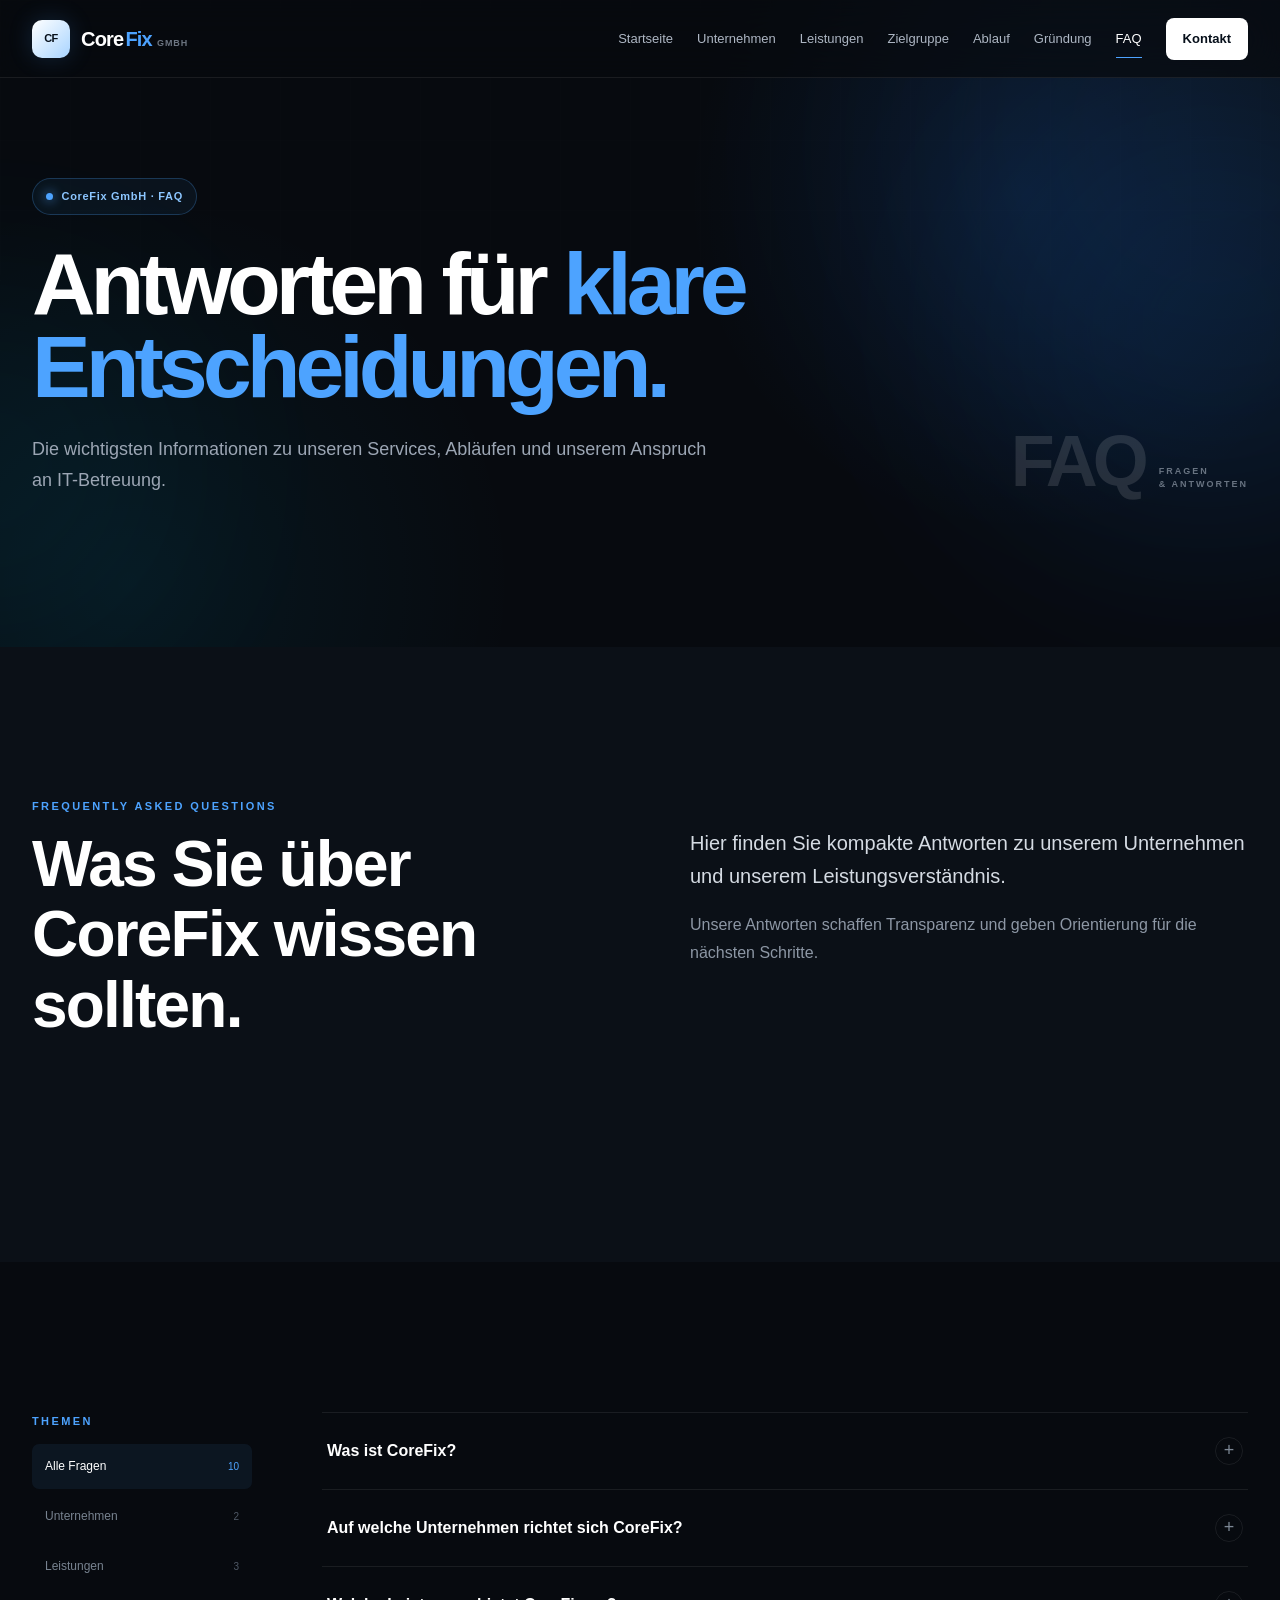
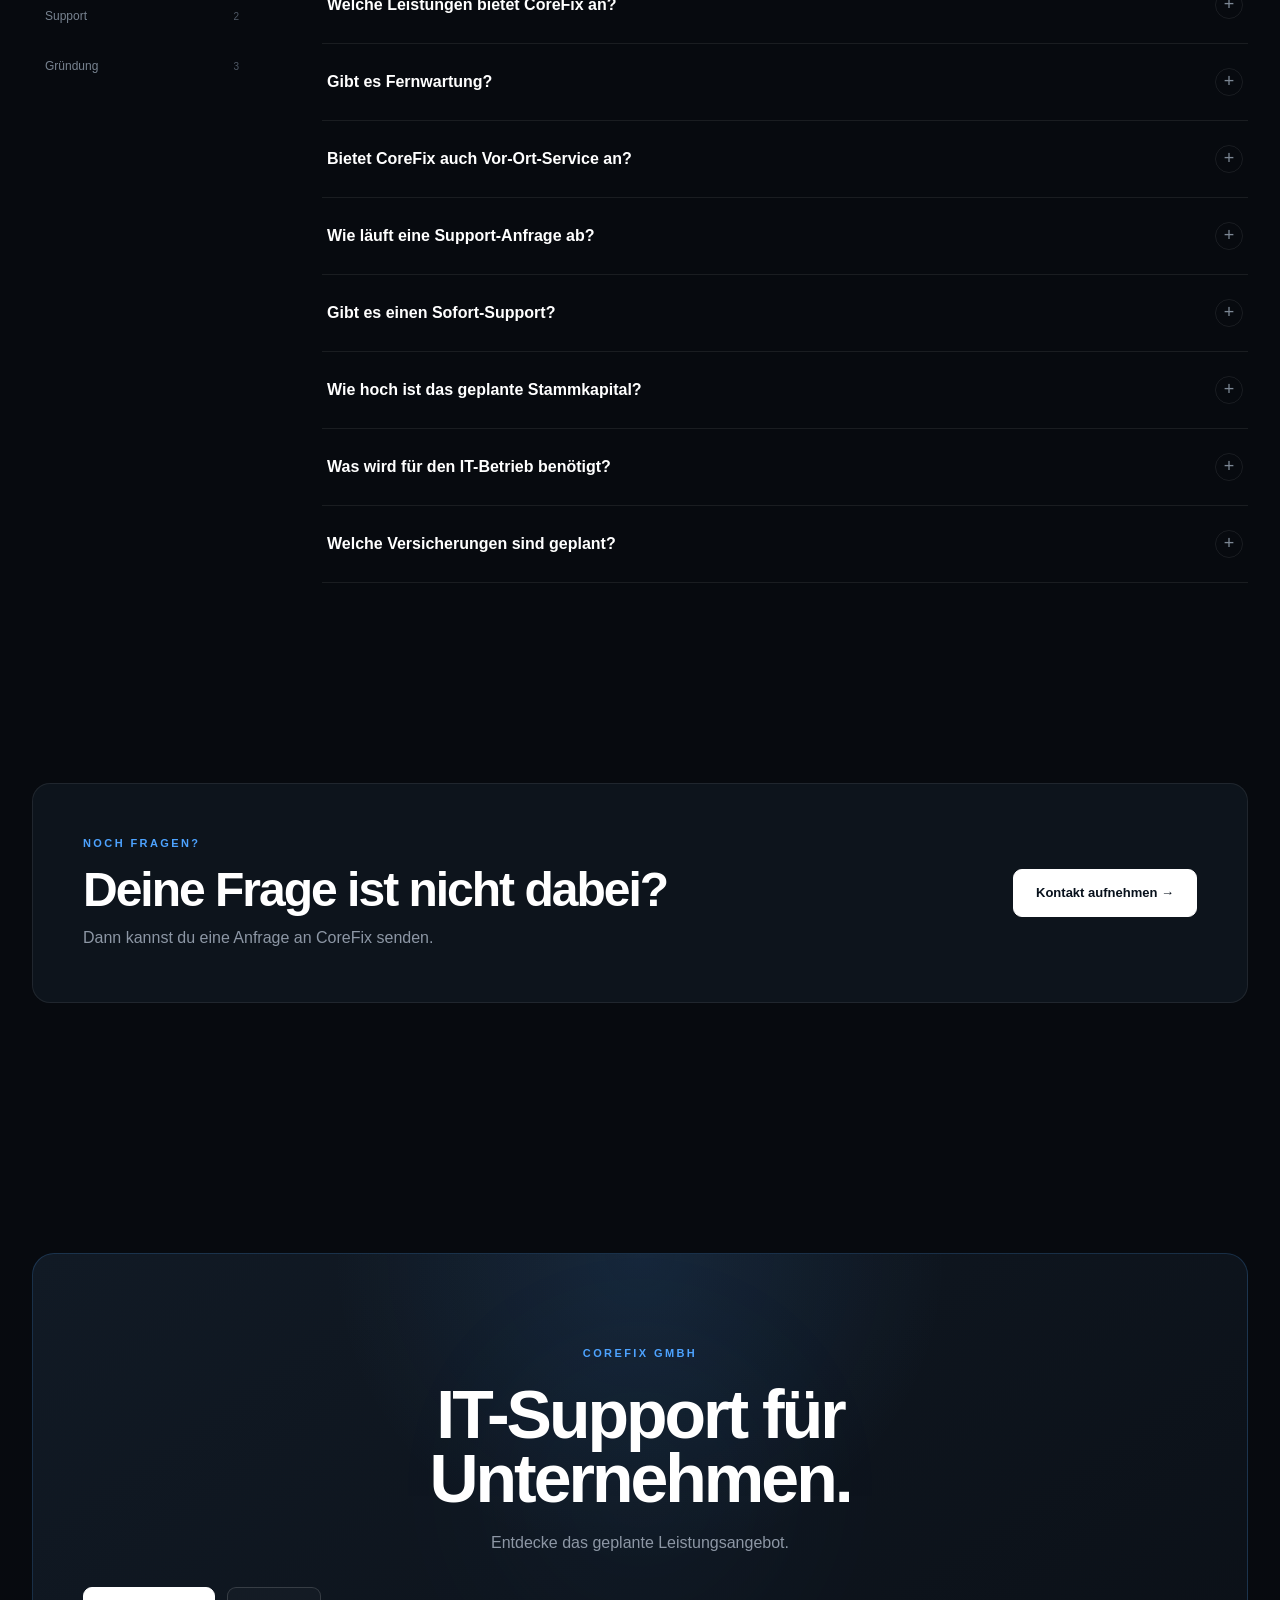
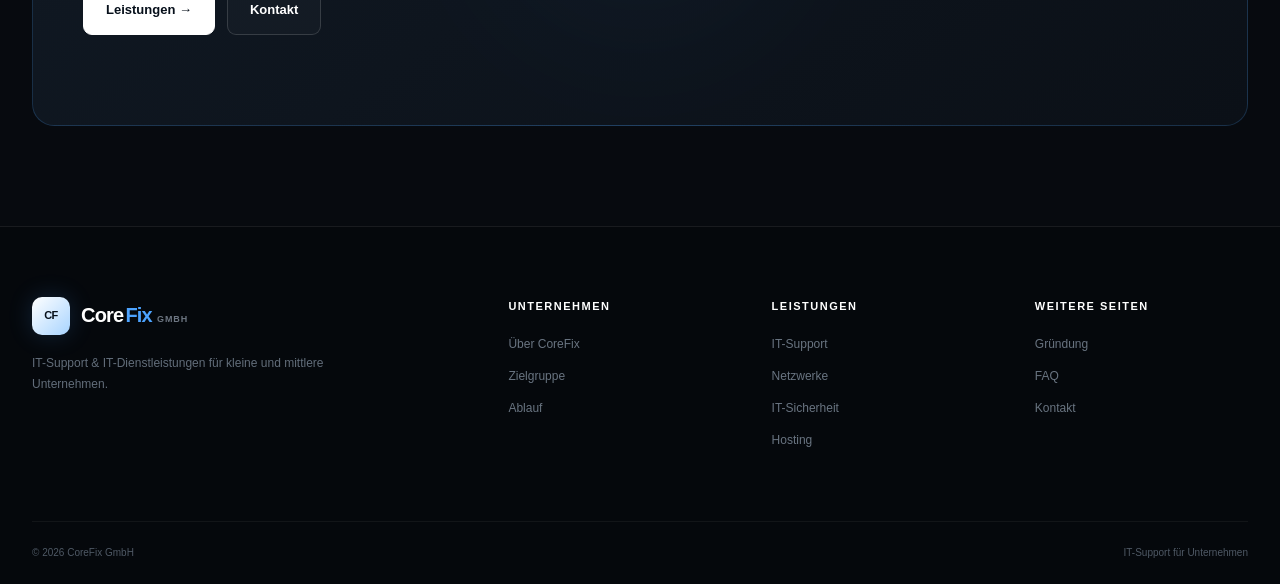
==== faq.html @ 8ef75160 "Refine enterprise website copy and spacing" ====
<!DOCTYPE html>
<html lang="de">

<head>
    <meta charset="UTF-8">
    <meta name="viewport" content="width=device-width, initial-scale=1.0">

    <title>FAQ | CoreFix GmbH</title>

    <meta
        name="description"
        content="Häufig gestellte Fragen zur CoreFix GmbH, den Leistungen und dem geplanten IT-Support."
    >

    <link rel="stylesheet" href="css/style.css">
</head>


<body>

<!-- =====================================================
     HEADER
===================================================== -->

<header class="header" id="header">

    <div class="container nav-container">

        <a href="index.html" class="logo">

            <div class="logo-icon">
                CF
            </div>

            <div class="logo-text">
                Core<span>Fix</span>
                <small>GmbH</small>
            </div>

        </a>


        <nav class="navigation" id="navigation">

            <a href="index.html">
                Startseite
            </a>

            <a href="unternehmen.html">
                Unternehmen
            </a>

            <a href="leistungen.html">
                Leistungen
            </a>

            <a href="zielgruppe.html">
                Zielgruppe
            </a>

            <a href="prozess.html">
                Ablauf
            </a>

            <a href="gruendung.html">
                Gründung
            </a>

            <a href="faq.html" class="active">
                FAQ
            </a>

            <a href="kontakt.html" class="nav-button">
                Kontakt
            </a>

        </nav>


        <button
            class="menu-button"
            id="menuButton"
            aria-label="Navigation öffnen">

            <span></span>
            <span></span>
            <span></span>

        </button>

    </div>

</header>



<!-- =====================================================
     HERO
===================================================== -->

<main>

<section class="page-hero">

    <div class="hero-grid"></div>

    <div class="hero-glow hero-glow-one"></div>

    <div class="hero-glow hero-glow-two"></div>


    <div class="container page-hero-container">

        <div class="page-hero-content">

            <div class="hero-badge">

                <span class="status-dot"></span>

                CoreFix GmbH · FAQ

            </div>


            <h1>

                Antworten für

                <span>
                    klare Entscheidungen.
                </span>

            </h1>


            <p>

                Die wichtigsten Informationen zu unseren Services,
                Abläufen und unserem Anspruch an IT-Betreuung.

            </p>

        </div>


        <div class="page-hero-number">

            <span>
                FAQ
            </span>

            <small>
                FRAGEN<br>
                & ANTWORTEN
            </small>

        </div>

    </div>

</section>



<!-- =====================================================
     FAQ INTRO
===================================================== -->

<section class="faq-intro">

    <div class="container">

        <div class="faq-intro-grid">

            <div>

                <span class="section-label">
                    FREQUENTLY ASKED QUESTIONS
                </span>

                <h2>
                    Was Sie über CoreFix
                    wissen sollten.
                </h2>

            </div>


            <div>

                <p class="large-text">
                    Hier finden Sie kompakte Antworten
                    zu unserem Unternehmen und unserem Leistungsverständnis.
                </p>

                <p>
                    Unsere Antworten schaffen Transparenz
                    und geben Orientierung für die nächsten Schritte.
                </p>

            </div>

        </div>

    </div>

</section>



<!-- =====================================================
     FAQ
===================================================== -->

<section class="faq-section">

    <div class="container">


        <div class="faq-layout">


            <!-- FAQ CATEGORIES -->

            <aside class="faq-sidebar">

                <span class="section-label">
                    THEMEN
                </span>


                <button
                    class="faq-filter active"
                    data-filter="all">

                    Alle Fragen

                    <span>
                        10
                    </span>

                </button>


                <button
                    class="faq-filter"
                    data-filter="unternehmen">

                    Unternehmen

                    <span>
                        2
                    </span>

                </button>


                <button
                    class="faq-filter"
                    data-filter="leistungen">

                    Leistungen

                    <span>
                        3
                    </span>

                </button>


                <button
                    class="faq-filter"
                    data-filter="support">

                    Support

                    <span>
                        2
                    </span>

                </button>


                <button
                    class="faq-filter"
                    data-filter="gruendung">

                    Gründung

                    <span>
                        3
                    </span>

                </button>

            </aside>



            <!-- FAQ QUESTIONS -->

            <div class="faq-list">


                <!-- 01 -->

                <div
                    class="faq-item"
                    data-category="unternehmen">

                    <button class="faq-question">

                        <span>
                            Was ist CoreFix?
                        </span>

                        <strong>
                            +
                        </strong>

                    </button>


                    <div class="faq-answer">

                        <p>
                            CoreFix GmbH ist als IT-Dienstleistungs-
                            und IT-Support-Unternehmen für kleine
                            und mittlere Unternehmen geplant.
                        </p>

                    </div>

                </div>



                <!-- 02 -->

                <div
                    class="faq-item"
                    data-category="unternehmen">

                    <button class="faq-question">

                        <span>
                            Auf welche Unternehmen richtet sich CoreFix?
                        </span>

                        <strong>
                            +
                        </strong>

                    </button>


                    <div class="faq-answer">

                        <p>
                            Die geplante Zielgruppe sind kleine
                            und mittlere Unternehmen mit
                            ungefähr 5–50 Mitarbeitern.
                        </p>

                    </div>

                </div>



                <!-- 03 -->

                <div
                    class="faq-item"
                    data-category="leistungen">

                    <button class="faq-question">

                        <span>
                            Welche Leistungen bietet CoreFix an?
                        </span>

                        <strong>
                            +
                        </strong>

                    </button>


                    <div class="faq-answer">

                        <p>
                            Zum geplanten Leistungsangebot gehören
                            unter anderem Fernwartung, Vor-Ort-Service,
                            Wartungsverträge, Server, Netzwerke,
                            Cloud-Speicher, Backup, IT-Sicherheit,
                            Beratung sowie Website- und E-Mail-Hosting.
                        </p>

                    </div>

                </div>



                <!-- 04 -->

                <div
                    class="faq-item"
                    data-category="leistungen">

                    <button class="faq-question">

                        <span>
                            Gibt es Fernwartung?
                        </span>

                        <strong>
                            +
                        </strong>

                    </button>


                    <div class="faq-answer">

                        <p>
                            Ja. Fernwartung und Remote-Support
                            über ein Ticketsystem sind als
                            Leistung vorgesehen.
                        </p>

                    </div>

                </div>



                <!-- 05 -->

                <div
                    class="faq-item"
                    data-category="leistungen">

                    <button class="faq-question">

                        <span>
                            Bietet CoreFix auch Vor-Ort-Service an?
                        </span>

                        <strong>
                            +
                        </strong>

                    </button>


                    <div class="faq-answer">

                        <p>
                            Ja. Bei Hardwareproblemen ist
                            ein Vor-Ort-Service vorgesehen.
                        </p>

                    </div>

                </div>



                <!-- 06 -->

                <div
                    class="faq-item"
                    data-category="support">

                    <button class="faq-question">

                        <span>
                            Wie läuft eine Support-Anfrage ab?
                        </span>

                        <strong>
                            +
                        </strong>

                    </button>


                    <div class="faq-answer">

                        <p>
                            Der geplante Ablauf besteht aus
                            Anfrage, Analyse, Support, Problemlösung
                            und anschließender Betreuung.
                        </p>

                    </div>

                </div>



                <!-- 07 -->

                <div
                    class="faq-item"
                    data-category="support">

                    <button class="faq-question">

                        <span>
                            Gibt es einen Sofort-Support?
                        </span>

                        <strong>
                            +
                        </strong>

                    </button>


                    <div class="faq-answer">

                        <p>
                            Für Notfälle ist ein
                            Sofort-Support-Paket mit
                            höherem Satz vorgesehen.
                        </p>

                    </div>

                </div>



                <!-- 08 -->

                <div
                    class="faq-item"
                    data-category="gruendung">

                    <button class="faq-question">

                        <span>
                            Wie hoch ist das geplante Stammkapital?
                        </span>

                        <strong>
                            +
                        </strong>

                    </button>


                    <div class="faq-answer">

                        <p>
                            In der bisherigen Gründungsplanung
                            sind 25.000 € Stammkapital vorgesehen.
                        </p>

                    </div>

                </div>



                <!-- 09 -->

                <div
                    class="faq-item"
                    data-category="gruendung">

                    <button class="faq-question">

                        <span>
                            Was wird für den IT-Betrieb benötigt?
                        </span>

                        <strong>
                            +
                        </strong>

                    </button>


                    <div class="faq-answer">

                        <p>
                            Vorgesehen sind unter anderem Computer
                            und Laptops, IT-Zubehör, Testgeräte,
                            Server oder Cloud-Speicher, Software,
                            Fernwartungssoftware, ein Ticketsystem
                            und ein Backup-System.
                        </p>

                    </div>

                </div>



                <!-- 10 -->

                <div
                    class="faq-item"
                    data-category="gruendung">

                    <button class="faq-question">

                        <span>
                            Welche Versicherungen sind geplant?
                        </span>

                        <strong>
                            +
                        </strong>

                    </button>


                    <div class="faq-answer">

                        <p>
                            In der bisherigen Planung sind
                            Betriebshaftpflicht, Berufshaftpflicht
                            und Geschäftsinhaltsversicherung
                            aufgeführt.
                        </p>

                    </div>

                </div>


            </div>

        </div>

    </div>

</section>



<!-- =====================================================
     NOCH FRAGEN?
===================================================== -->

<section class="faq-contact">

    <div class="container">


        <div class="faq-contact-box">


            <div>

                <span class="section-label">
                    NOCH FRAGEN?
                </span>


                <h2>
                    Deine Frage ist
                    nicht dabei?
                </h2>


                <p>
                    Dann kannst du eine Anfrage
                    an CoreFix senden.
                </p>

            </div>


            <a
                href="kontakt.html"
                class="button button-primary">

                Kontakt aufnehmen →

            </a>


        </div>

    </div>

</section>



<!-- =====================================================
     CTA
===================================================== -->

<section class="cta-section">

    <div class="container">

        <div class="cta-box">

            <div class="cta-glow"></div>


            <div class="cta-content">

                <span class="section-label">
                    COREfix GmbH
                </span>


                <h2>
                    IT-Support für
                    Unternehmen.
                </h2>


                <p>
                    Entdecke das geplante
                    Leistungsangebot.
                </p>


                <div class="hero-buttons">

                    <a
                        href="leistungen.html"
                        class="button button-primary">

                        Leistungen →

                    </a>


                    <a
                        href="kontakt.html"
                        class="button button-secondary">

                        Kontakt

                    </a>

                </div>

            </div>

        </div>

    </div>

</section>


</main>



<!-- =====================================================
     FOOTER
===================================================== -->

<footer>

    <div class="container">

        <div class="footer-main">


            <div class="footer-brand">

                <a href="index.html" class="logo">

                    <div class="logo-icon">
                        CF
                    </div>

                    <div class="logo-text">
                        Core<span>Fix</span>
                        <small>GmbH</small>
                    </div>

                </a>


                <p>
                    IT-Support & IT-Dienstleistungen
                    für kleine und mittlere Unternehmen.
                </p>

            </div>



            <div class="footer-column">

                <h4>
                    Unternehmen
                </h4>

                <a href="unternehmen.html">
                    Über CoreFix
                </a>

                <a href="zielgruppe.html">
                    Zielgruppe
                </a>

                <a href="prozess.html">
                    Ablauf
                </a>

            </div>



            <div class="footer-column">

                <h4>
                    Leistungen
                </h4>

                <a href="leistungen.html">
                    IT-Support
                </a>

                <a href="leistungen.html">
                    Netzwerke
                </a>

                <a href="leistungen.html">
                    IT-Sicherheit
                </a>

                <a href="leistungen.html">
                    Hosting
                </a>

            </div>



            <div class="footer-column">

                <h4>
                    Weitere Seiten
                </h4>

                <a href="gruendung.html">
                    Gründung
                </a>

                <a href="faq.html">
                    FAQ
                </a>

                <a href="kontakt.html">
                    Kontakt
                </a>

            </div>


        </div>


        <div class="footer-bottom">

            <span>
                © <span id="year"></span> CoreFix GmbH
            </span>

            <span>
                IT-Support für Unternehmen
            </span>

        </div>

    </div>

</footer>



<!-- =====================================================
     BACK TO TOP
===================================================== -->

<button
    id="topButton"
    aria-label="Nach oben">

    ↑

</button>



<script src="js/script.js"></script>

</body>

</html>
---- css/style.css ----
/* =========================================================
   COREFIX GMBH
   GLOBAL STYLE
========================================================= */


/* =========================================================
   RESET
========================================================= */

* {
    margin: 0;
    padding: 0;
    box-sizing: border-box;
    scroll-behavior: smooth;
}


html {
    scroll-behavior: smooth;
}


body {
    font-family:
        Inter,
        Arial,
        Helvetica,
        sans-serif;

    background: #070a0f;
    color: #ffffff;

    line-height: 1.6;

    overflow-x: hidden;
}


body::selection {
    background: #4da3ff;
    color: #ffffff;
}


img {
    max-width: 100%;
    display: block;
}


button,
input,
textarea,
select {
    font: inherit;
}


button {
    cursor: pointer;
}


a {
    color: inherit;
    text-decoration: none;
}


ul {
    list-style: none;
}


.container {
    width: min(1180px, 90%);
    margin: 0 auto;
}


/* =========================================================
   VARIABLES
========================================================= */

:root {

    --bg: #070a0f;

    --bg-secondary: #0b1017;

    --bg-card: #101720;

    --bg-card-light: #131c27;

    --blue: #4da3ff;

    --blue-light: #78bbff;

    --blue-dark: #1479ff;

    --cyan: #00c8ff;

    --text: #ffffff;

    --text-light: #d5dbe3;

    --text-muted: #8d97a5;

    --text-dark: #68717e;

    --border: rgba(255,255,255,0.08);

    --border-blue: rgba(77,163,255,0.28);

    --radius: 16px;

    --transition: 0.25s ease;

}


/* =========================================================
   HEADER
========================================================= */

.header {

    position: fixed;

    top: 0;
    left: 0;

    width: 100%;

    height: 78px;

    z-index: 1000;

    background:
        rgba(7, 10, 15, 0.72);

    backdrop-filter:
        blur(18px);

    -webkit-backdrop-filter:
        blur(18px);

    border-bottom:
        1px solid var(--border);

    transition:
        background var(--transition),
        box-shadow var(--transition);

}


.header.scrolled {

    background:
        rgba(7, 10, 15, 0.94);

    box-shadow:
        0 15px 50px rgba(0,0,0,0.25);

}


.nav-container {

    height: 78px;

    display: flex;

    align-items: center;

    justify-content: space-between;

}


/* =========================================================
   LOGO
========================================================= */

.logo {

    display: flex;

    align-items: center;

    gap: 11px;

    flex-shrink: 0;

}


.logo-icon {

    width: 38px;
    height: 38px;

    display: flex;

    align-items: center;
    justify-content: center;

    border-radius: 10px;

    background:
        linear-gradient(
            135deg,
            #ffffff,
            #a8d4ff
        );

    color: #07101b;

    font-size: 11px;

    font-weight: 900;

    letter-spacing: -0.5px;

    box-shadow:
        0 0 25px rgba(77,163,255,0.18);

}


.logo-text {

    display: flex;

    align-items: baseline;

    gap: 2px;

    font-size: 20px;

    font-weight: 800;

    letter-spacing: -0.8px;

}


.logo-text span {

    color: var(--blue);

}


.logo-text small {

    margin-left: 3px;

    color: #6d7682;

    font-size: 9px;

    font-weight: 700;

    letter-spacing: 1px;

    text-transform: uppercase;

}


/* =========================================================
   NAVIGATION
========================================================= */

.navigation {

    display: flex;

    align-items: center;

    gap: 24px;

}


.navigation a {

    position: relative;

    color: #aeb7c4;

    font-size: 13px;

    font-weight: 500;

    transition:
        color var(--transition);

}


.navigation a:hover {

    color: #ffffff;

}


.navigation a::after {

    content: "";

    position: absolute;

    left: 0;
    bottom: -8px;

    width: 0;

    height: 1px;

    background: var(--blue);

    transition:
        width var(--transition);

}


.navigation a:hover::after,
.navigation a.active::after {

    width: 100%;

}


.navigation a.active {

    color: #ffffff;

}


.navigation .nav-button {

    padding: 10px 17px;

    border-radius: 8px;

    color: #07101b;

    background: #ffffff;

    font-weight: 700;

}


.navigation .nav-button::after {

    display: none;

}


.navigation .nav-button:hover {

    color: #07101b;

    background: #ddecff;

    transform: translateY(-1px);

}


/* =========================================================
   MOBILE MENU
========================================================= */

.menu-button {

    display: none;

    width: 42px;
    height: 42px;

    border: 1px solid var(--border);

    border-radius: 9px;

    background: rgba(255,255,255,0.03);

}


.menu-button span {

    display: block;

    width: 19px;
    height: 2px;

    margin: 4px auto;

    background: #ffffff;

    border-radius: 2px;

    transition:
        transform var(--transition),
        opacity var(--transition);

}


/* =========================================================
   GENERAL SECTIONS
========================================================= */

section {

    position: relative;

    padding: 120px 0;

}


.section-label {

    display: block;

    margin-bottom: 13px;

    color: var(--blue);

    font-size: 11px;

    font-weight: 800;

    letter-spacing: 2.4px;

    text-transform: uppercase;

}


.section-heading {

    max-width: 750px;

    margin-bottom: 60px;

}


.section-heading h2 {

    margin-bottom: 16px;

    font-size:
        clamp(34px, 5vw, 58px);

    line-height: 1;

    letter-spacing: -2.8px;

}


.section-heading p {

    max-width: 620px;

    color: var(--text-muted);

    font-size: 16px;

}


.large-text {

    color: var(--text-light);

    font-size: 20px;

    line-height: 1.65;

}


/* =========================================================
   BUTTONS
========================================================= */

.button {

    display: inline-flex;

    align-items: center;
    justify-content: center;

    min-height: 48px;

    padding: 0 22px;

    border-radius: 9px;

    font-size: 13px;

    font-weight: 700;

    transition:
        transform var(--transition),
        background var(--transition),
        border var(--transition);

}


.button:hover {

    transform: translateY(-2px);

}


.button-primary {

    background: #ffffff;

    color: #07101b;

    border: 1px solid #ffffff;

}


.button-primary:hover {

    background: #ddecff;

    border-color: #ddecff;

}


.button-secondary {

    color: #ffffff;

    border: 1px solid rgba(255,255,255,0.15);

    background: rgba(255,255,255,0.025);

}


.button-secondary:hover {

    background: rgba(255,255,255,0.08);

    border-color: rgba(255,255,255,0.28);

}


/* =========================================================
   HERO
========================================================= */

.hero,
.page-hero {

    min-height: 100vh;

    display: flex;

    align-items: center;

    overflow: hidden;

    padding-top: 78px;

    background:
        radial-gradient(
            circle at 80% 30%,
            rgba(20,121,255,0.11),
            transparent 30%
        ),

        radial-gradient(
            circle at 10% 90%,
            rgba(0,200,255,0.07),
            transparent 30%
        ),

        var(--bg);

}


.hero::before,
.page-hero::before {

    content: "";

    position: absolute;

    width: 650px;
    height: 650px;

    right: -250px;
    top: -180px;

    border-radius: 50%;

    background: var(--blue);

    opacity: 0.06;

    filter: blur(120px);

}


.hero-grid,
.page-hero .hero-grid {

    position: absolute;

    inset: 0;

    opacity: 0.23;

    background-image:
        linear-gradient(
            rgba(255,255,255,0.035) 1px,
            transparent 1px
        ),
        linear-gradient(
            90deg,
            rgba(255,255,255,0.035) 1px,
            transparent 1px
        );

    background-size: 70px 70px;

    mask-image:
        linear-gradient(
            to bottom,
            black,
            transparent 85%
        );

}


.hero-glow {

    position: absolute;

    border-radius: 50%;

    filter: blur(110px);

    pointer-events: none;

}


.hero-glow-one {

    width: 450px;
    height: 450px;

    right: -150px;
    top: 15%;

    background: #1479ff;

    opacity: 0.09;

}


.hero-glow-two {

    width: 350px;
    height: 350px;

    left: -180px;
    bottom: 0;

    background: #00c8ff;

    opacity: 0.06;

}


.hero-content {

    position: relative;

    z-index: 2;

    max-width: 900px;

}


.hero-badge {

    display: inline-flex;

    align-items: center;

    gap: 9px;

    margin-bottom: 28px;

    padding: 8px 13px;

    border:
        1px solid rgba(77,163,255,0.25);

    border-radius: 100px;

    color: #8cc6ff;

    background:
        rgba(77,163,255,0.06);

    font-size: 11px;

    font-weight: 700;

    letter-spacing: 0.7px;

}


.status-dot {

    width: 7px;
    height: 7px;

    border-radius: 50%;

    background: #4da3ff;

    box-shadow:
        0 0 12px #4da3ff;

}


.hero h1 {

    max-width: 950px;

    margin-bottom: 28px;

    font-size:
        clamp(58px, 9vw, 108px);

    line-height: 0.91;

    letter-spacing: -6px;

}


.hero h1 span,
.page-hero h1 span {

    color: var(--blue);

}


.hero p {

    max-width: 650px;

    margin-bottom: 35px;

    color: #9da7b5;

    font-size: 18px;

}


.hero-buttons {

    display: flex;

    align-items: center;

    gap: 12px;

    flex-wrap: wrap;

}


/* =========================================================
   PAGE HERO
========================================================= */

.page-hero {

    min-height: 620px;

}


.page-hero-container {

    position: relative;

    z-index: 2;

    display: flex;

    align-items: flex-end;

    justify-content: space-between;

    gap: 50px;

    padding-top: 100px;

}


.page-hero-content {

    max-width: 800px;

}


.page-hero h1 {

    margin-bottom: 25px;

    font-size:
        clamp(48px, 7vw, 88px);

    line-height: 0.94;

    letter-spacing: -5px;

}


.page-hero p {

    max-width: 650px;

    color: #9ca6b4;

    font-size: 18px;

}


.page-hero-number {

    display: flex;

    align-items: flex-end;

    gap: 15px;

    color: rgba(255,255,255,0.12);

    flex-shrink: 0;

}


.page-hero-number span {

    font-size: 72px;

    line-height: 1;

    font-weight: 900;

    letter-spacing: -5px;

}


.page-hero-number small {

    padding-bottom: 5px;

    color: #687381;

    font-size: 9px;

    font-weight: 700;

    letter-spacing: 2px;

    line-height: 1.5;

}


/* =========================================================
   HERO HOME
========================================================= */

.hero-home {

    position: relative;

}


.hero-home-content {

    max-width: 900px;

}


.hero-stat-row {

    display: flex;

    gap: 45px;

    margin-top: 70px;

}


.hero-stat {

    padding-left: 16px;

    border-left: 1px solid var(--border-blue);

}


.hero-stat strong {

    display: block;

    margin-bottom: 2px;

    font-size: 24px;

}


.hero-stat span {

    color: var(--text-muted);

    font-size: 11px;

    text-transform: uppercase;

    letter-spacing: 1.2px;

}


/* =========================================================
   SERVICES
========================================================= */

.services,
.business {

    background: var(--bg-secondary);

}


.service-grid {

    display: grid;

    grid-template-columns:
        repeat(4, 1fr);

    gap: 16px;

}


.service-card {

    position: relative;

    min-height: 230px;

    padding: 28px;

    overflow: hidden;

    border:
        1px solid var(--border);

    border-radius: var(--radius);

    background:
        linear-gradient(
            145deg,
            rgba(255,255,255,0.035),
            rgba(255,255,255,0.012)
        );

    transition:
        transform var(--transition),
        border var(--transition),
        background var(--transition);

}


.service-card::before {

    content: "";

    position: absolute;

    width: 130px;
    height: 130px;

    right: -80px;
    top: -80px;

    border-radius: 50%;

    background: var(--blue);

    opacity: 0;

    filter: blur(50px);

    transition:
        opacity var(--transition);

}


.service-card:hover {

    transform: translateY(-7px);

    border-color:
        rgba(77,163,255,0.35);

    background:
        linear-gradient(
            145deg,
            rgba(77,163,255,0.07),
            rgba(255,255,255,0.015)
        );

}


.service-card:hover::before {

    opacity: 0.2;

}


.service-number {

    margin-bottom: 45px;

    color: var(--blue);

    font-size: 11px;

    font-weight: 800;

    letter-spacing: 2px;

}


.service-card h3 {

    margin-bottom: 10px;

    font-size: 18px;

    line-height: 1.25;

}


.service-card p {

    color: var(--text-muted);

    font-size: 13px;

}


/* =========================================================
   TARGET GROUP
========================================================= */

.target-grid {

    display: grid;

    grid-template-columns:
        repeat(2, 1fr);

    gap: 18px;

}


.target-box {

    padding: 38px;

    border:
        1px solid var(--border);

    border-radius: var(--radius);

    background: #0d131b;

}


.target-box h3 {

    margin-bottom: 24px;

    font-size: 24px;

}


.target-list li {

    padding: 14px 0;

    color: #9ca6b3;

    border-bottom:
        1px solid rgba(255,255,255,0.055);

}


.target-list li:last-child {

    border-bottom: none;

}


.target-list li::before {

    content: "✓";

    margin-right: 12px;

    color: var(--blue);

    font-weight: 800;

}


/* =========================================================
   BUSINESS
========================================================= */

.business-grid {

    display: grid;

    grid-template-columns:
        repeat(3, 1fr);

    gap: 17px;

}


.business-card {

    padding: 34px;

    border:
        1px solid var(--border);

    border-radius: var(--radius);

    background: var(--bg-card);

}


.business-card h3 {

    margin-bottom: 25px;

    font-size: 20px;

}


.business-card li {

    padding: 11px 0;

    color: #9ca5b2;

    border-bottom:
        1px solid rgba(255,255,255,0.055);

}


.business-card li:last-child {

    border-bottom: none;

}


.business-card li::before {

    content: "→";

    margin-right: 10px;

    color: var(--blue);

}


/* =========================================================
   ADVANTAGES
========================================================= */

.advantages {

    display: grid;

    grid-template-columns:
        repeat(4, 1fr);

    gap: 15px;

}


.advantage {

    min-height: 180px;

    padding: 28px;

    border:
        1px solid var(--border);

    border-radius: var(--radius);

    background:
        rgba(255,255,255,0.015);

}


.advantage strong {

    display: block;

    margin-bottom: 12px;

    font-size: 16px;

}


.advantage p {

    color: var(--text-muted);

    font-size: 13px;

}


/* =========================================================
   FOUNDING
========================================================= */

.founding-intro {

    background: var(--bg-secondary);

}


.founding-intro-grid {

    display: grid;

    grid-template-columns:
        1fr 1fr;

    gap: 100px;

}


.founding-intro h2 {

    max-width: 600px;

    font-size:
        clamp(38px, 5vw, 62px);

    line-height: 1;

    letter-spacing: -3px;

}


.founding-intro-grid > div:last-child {

    padding-top: 35px;

}


.founding-intro-grid p + p {

    margin-top: 18px;

    color: var(--text-muted);

}


.founding-progress-section {

    padding-top: 60px;

    background: var(--bg-secondary);

}


.founding-progress-box {

    padding: 35px;

    border:
        1px solid var(--border);

    border-radius: var(--radius);

    background: #0d131b;

}


.founding-progress-top {

    display: flex;

    align-items: center;

    justify-content: space-between;

}


.founding-progress-top h2 {

    font-size: 32px;

}


.progress-counter {

    font-size: 32px;

    font-weight: 800;

    color: var(--blue);

}


.progress-counter span {

    margin-left: 5px;

    color: var(--text-muted);

    font-size: 11px;

    font-weight: 500;

}


.progress-line {

    height: 3px;

    margin: 35px 0 15px;

    overflow: hidden;

    background:
        rgba(255,255,255,0.08);

}


.progress-active {

    display: block;

    width: 100%;

    height: 100%;

    background:
        linear-gradient(
            90deg,
            #1479ff,
            #4da3ff,
            #00c8ff
        );

}


.progress-labels {

    display: flex;

    justify-content: space-between;

    gap: 10px;

}


.progress-labels span {

    color: #687381;

    font-size: 9px;

    text-transform: uppercase;

    letter-spacing: 0.5px;

}


.founding-grid-large {

    display: grid;

    grid-template-columns:
        repeat(3, 1fr);

    gap: 17px;

}


.founding-large-card {

    position: relative;

    padding: 30px;

    border:
        1px solid var(--border);

    border-radius: var(--radius);

    background: var(--bg-card);

    transition:
        transform var(--transition),
        border var(--transition);

}


.founding-large-card:hover {

    transform: translateY(-5px);

    border-color:
        rgba(77,163,255,0.28);

}


.founding-large-card.featured {

    background:
        linear-gradient(
            145deg,
            rgba(77,163,255,0.09),
            #101720
        );

    border-color:
        rgba(77,163,255,0.25);

}


.founding-card-header {

    display: flex;

    align-items: center;

    justify-content: space-between;

    margin-bottom: 35px;

}


.founding-card-header > span {

    color: var(--blue);

    font-size: 11px;

    font-weight: 800;

    letter-spacing: 2px;

}


.founding-card-icon {

    width: 36px;
    height: 36px;

    display: flex;

    align-items: center;
    justify-content: center;

    border:
        1px solid rgba(77,163,255,0.2);

    border-radius: 9px;

    color: var(--blue);

    background:
        rgba(77,163,255,0.06);

}


.founding-large-card h3 {

    margin-bottom: 9px;

    font-size: 21px;

}


.founding-large-card > p {

    min-height: 52px;

    margin-bottom: 20px;

    color: var(--text-muted);

    font-size: 13px;

}


.founding-large-card li {

    position: relative;

    padding: 9px 0 9px 18px;

    color: #9ca6b3;

    font-size: 13px;

    border-top:
        1px solid rgba(255,255,255,0.045);

}


.founding-large-card li::before {

    content: "";

    position: absolute;

    left: 0;
    top: 17px;

    width: 5px;
    height: 5px;

    border-radius: 50%;

    background: var(--blue);

}


/* =========================================================
   CAPITAL
========================================================= */

.capital-section {

    background: var(--bg-secondary);

}


.capital-box {

    display: grid;

    grid-template-columns:
        1fr 1fr;

    align-items: center;

    min-height: 390px;

    padding: 60px;

    overflow: hidden;

    border:
        1px solid rgba(77,163,255,0.18);

    border-radius: 20px;

    background:
        radial-gradient(
            circle at 80% 50%,
            rgba(20,121,255,0.12),
            transparent 30%
        ),

        #0d141d;

}


.capital-content h2 {

    margin-bottom: 15px;

    font-size:
        clamp(60px, 8vw, 105px);

    line-height: 0.9;

    letter-spacing: -6px;

}


.capital-content p {

    max-width: 450px;

    color: var(--text-muted);

}


.capital-visual {

    position: relative;

    display: flex;

    align-items: center;

    justify-content: center;

    min-height: 250px;

}


.capital-circle {

    width: 180px;
    height: 180px;

    display: flex;

    align-items: center;
    justify-content: center;

    border:
        1px solid rgba(77,163,255,0.35);

    border-radius: 50%;

    background:
        radial-gradient(
            circle,
            rgba(77,163,255,0.15),
            rgba(77,163,255,0.02) 60%
        );

    box-shadow:
        0 0 80px rgba(77,163,255,0.1);

}


.capital-circle span {

    color: var(--blue);

    font-size: 60px;

    font-weight: 800;

}


.capital-lines {

    position: absolute;

    display: flex;

    flex-direction: column;

    gap: 8px;

    right: 10%;

}


.capital-lines span {

    display: block;

    width: 80px;

    height: 1px;

    background:
        rgba(77,163,255,0.25);

}


/* =========================================================
   EQUIPMENT
========================================================= */

.equipment-grid {

    display: grid;

    grid-template-columns:
        repeat(4, 1fr);

    gap: 12px;

}


.equipment-item {

    min-height: 140px;

    padding: 24px;

    border:
        1px solid var(--border);

    border-radius: 12px;

    background:
        rgba(255,255,255,0.015);

    transition:
        transform var(--transition),
        border var(--transition);

}


.equipment-item:hover {

    transform: translateY(-4px);

    border-color:
        rgba(77,163,255,0.3);

}


.equipment-item span {

    display: block;

    margin-bottom: 25px;

    color: var(--blue);

    font-size: 10px;

    font-weight: 800;

    letter-spacing: 1.5px;

}


.equipment-item h3 {

    font-size: 15px;

    line-height: 1.3;

}


/* =========================================================
   ROADMAP
========================================================= */

.founding-roadmap {

    background: var(--bg-secondary);

}


.roadmap-box {

    display: grid;

    grid-template-columns:
        0.8fr 1.2fr;

    gap: 80px;

    padding: 60px;

    border:
        1px solid var(--border);

    border-radius: 20px;

    background: #0c1219;

}


.roadmap-title h2 {

    max-width: 420px;

    font-size:
        clamp(40px, 5vw, 62px);

    line-height: 0.98;

    letter-spacing: -3px;

}


.roadmap-list {

    border-left:
        1px solid rgba(255,255,255,0.08);

}


.roadmap-item {

    display: grid;

    grid-template-columns: 50px 1fr;

    gap: 18px;

    padding: 0 0 30px 25px;

}


.roadmap-item:last-child {

    padding-bottom: 0;

}


.roadmap-item > span {

    color: var(--blue);

    font-size: 10px;

    font-weight: 800;

    letter-spacing: 1px;

}


.roadmap-item strong {

    display: block;

    margin-bottom: 5px;

    font-size: 16px;

}


.roadmap-item p {

    color: var(--text-muted);

    font-size: 13px;

}


/* =========================================================
   PROCESS
========================================================= */

.process-intro {

    background: var(--bg-secondary);

}


.process-intro-grid {

    display: grid;

    grid-template-columns:
        1fr 1fr;

    gap: 100px;

}


.process-intro h2 {

    max-width: 500px;

    font-size:
        clamp(40px, 5vw, 65px);

    line-height: 0.95;

    letter-spacing: -3px;

}


.process-intro-grid > div:last-child {

    padding-top: 30px;

}


.process-intro-grid > div:last-child p + p {

    margin-top: 18px;

    color: var(--text-muted);

}


.process-timeline {

    max-width: 900px;

}


.process-step {

    position: relative;

    display: grid;

    grid-template-columns: 70px 1px 1fr;

    gap: 25px;

}


.process-step-number {

    width: 50px;
    height: 50px;

    display: flex;

    align-items: center;
    justify-content: center;

    border:
        1px solid rgba(77,163,255,0.25);

    border-radius: 50%;

    color: var(--blue);

    background:
        rgba(77,163,255,0.05);

    font-size: 11px;

    font-weight: 800;

}


.process-line {

    width: 1px;

    min-height: 180px;

    background:
        linear-gradient(
            to bottom,
            rgba(77,163,255,0.5),
            rgba(255,255,255,0.05)
        );

}


.process-line-last {

    background:
        linear-gradient(
            to bottom,
            rgba(77,163,255,0.5),
            transparent
        );

}


.process-step-content {

    padding-bottom: 65px;

}


.process-label {

    color: var(--blue);

    font-size: 9px;

    font-weight: 800;

    letter-spacing: 2px;

}


.process-step-content h3 {

    margin: 9px 0;

    font-size: 26px;

}


.process-step-content p {

    max-width: 570px;

    color: var(--text-muted);

}


.process-tags {

    display: flex;

    gap: 7px;

    margin-top: 18px;

}


.process-tags span {

    padding: 5px 9px;

    border:
        1px solid var(--border);

    border-radius: 5px;

    color: #7e8997;

    font-size: 9px;

    text-transform: uppercase;

    letter-spacing: 0.7px;

}


/* =========================================================
   SUPPORT METHOD
========================================================= */

.support-method-section {

    background: var(--bg-secondary);

}


.support-method-grid {

    display: grid;

    grid-template-columns:
        repeat(2, 1fr);

    gap: 18px;

}


.support-method-card {

    position: relative;

    padding: 40px;

    overflow: hidden;

    border:
        1px solid var(--border);

    border-radius: 18px;

    background: #0d141c;

}


.support-method-top {

    display: flex;

    align-items: center;

    justify-content: space-between;

    margin-bottom: 45px;

}


.support-method-top > span {

    color: var(--blue);

    font-size: 11px;

    font-weight: 800;

    letter-spacing: 2px;

}


.support-method-icon {

    width: 48px;
    height: 48px;

    display: flex;

    align-items: center;
    justify-content: center;

    border:
        1px solid rgba(77,163,255,0.2);

    border-radius: 12px;

    color: var(--blue);

    background:
        rgba(77,163,255,0.05);

}


.support-method-card h3 {

    margin-bottom: 10px;

    font-size: 26px;

}


.support-method-card > p {

    margin-bottom: 25px;

    color: var(--text-muted);

}


.support-method-card li {

    padding: 10px 0;

    color: #929daa;

    border-top:
        1px solid rgba(255,255,255,0.05);

}


.support-method-card li::before {

    content: "✓";

    margin-right: 10px;

    color: var(--blue);

}


/* =========================================================
   EMERGENCY
========================================================= */

.emergency-section {

    padding-top: 50px;

}


.emergency-box {

    display: flex;

    align-items: center;

    justify-content: space-between;

    gap: 50px;

    padding: 55px;

    border:
        1px solid rgba(77,163,255,0.2);

    border-radius: 20px;

    background:
        radial-gradient(
            circle at 85% 50%,
            rgba(20,121,255,0.13),
            transparent 30%
        ),

        #0d141c;

}


.emergency-content h2 {

    margin-bottom: 12px;

    font-size:
        clamp(35px, 5vw, 56px);

    line-height: 0.95;

    letter-spacing: -2px;

}


.emergency-content p {

    max-width: 550px;

    margin-bottom: 25px;

    color: var(--text-muted);

}


.emergency-status {

    display: flex;

    align-items: center;

    gap: 15px;

}


.emergency-circle {

    width: 72px;
    height: 72px;

    display: flex;

    align-items: center;
    justify-content: center;

    border:
        1px solid rgba(77,163,255,0.35);

    border-radius: 50%;

    background:
        rgba(77,163,255,0.07);

}


.emergency-circle span {

    color: var(--blue);

    font-size: 28px;

    font-weight: 800;

}


.emergency-status strong {

    display: block;

    margin-bottom: 2px;

    font-size: 11px;

    letter-spacing: 1px;

}


.emergency-status span {

    color: var(--text-muted);

    font-size: 11px;

}


/* =========================================================
   CARE
========================================================= */

.process-care-section {

    background: var(--bg-secondary);

}


.process-care-grid {

    display: grid;

    grid-template-columns:
        0.8fr 1.2fr;

    gap: 100px;

}


.process-care-title h2 {

    max-width: 500px;

    margin-bottom: 20px;

    font-size:
        clamp(40px, 5vw, 65px);

    line-height: 0.95;

    letter-spacing: -3px;

}


.process-care-title p {

    max-width: 450px;

    color: var(--text-muted);

}


.care-list {

    border-top:
        1px solid var(--border);

}


.care-item {

    display: grid;

    grid-template-columns: 55px 1fr;

    gap: 20px;

    padding: 23px 0;

    border-bottom:
        1px solid var(--border);

}


.care-item > span {

    color: var(--blue);

    font-size: 10px;

    font-weight: 800;

}


.care-item h3 {

    margin-bottom: 5px;

    font-size: 17px;

}


.care-item p {

    color: var(--text-muted);

    font-size: 13px;

}


/* =========================================================
   CONTACT
========================================================= */

.contact-section {

    background: var(--bg-secondary);

}


.contact-grid {

    display: grid;

    grid-template-columns:
        0.75fr 1.25fr;

    gap: 30px;

    align-items: start;

}


.contact-info {

    display: flex;

    flex-direction: column;

    gap: 12px;

}


.contact-info-card {

    display: flex;

    gap: 18px;

    padding: 24px;

    border:
        1px solid var(--border);

    border-radius: 14px;

    background: #0d141c;

}


.contact-icon {

    width: 44px;
    height: 44px;

    display: flex;

    align-items: center;
    justify-content: center;

    flex-shrink: 0;

    border:
        1px solid rgba(77,163,255,0.2);

    border-radius: 10px;

    color: var(--blue);

    background:
        rgba(77,163,255,0.05);

    font-weight: 800;

}


.contact-info-card > div:last-child > span {

    color: var(--blue);

    font-size: 9px;

    font-weight: 800;

    letter-spacing: 1.5px;

}


.contact-info-card h3 {

    margin: 3px 0 5px;

    font-size: 17px;

}


.contact-info-card p {

    margin-bottom: 8px;

    color: var(--text-muted);

    font-size: 12px;

}


.contact-info-card a {

    color: #a9d2ff;

    font-size: 12px;

    font-weight: 700;

}


.contact-form-wrapper {

    padding: 40px;

    border:
        1px solid var(--border);

    border-radius: 18px;

    background: #0d141c;

}


.form-header {

    margin-bottom: 30px;

}


.form-header h3 {

    margin-bottom: 7px;

    font-size: 30px;

    letter-spacing: -1px;

}


.form-header p {

    color: var(--text-muted);

    font-size: 13px;

}


.form-row {

    display: grid;

    grid-template-columns:
        repeat(2, 1fr);

    gap: 15px;

}


.form-group {

    display: flex;

    flex-direction: column;

    margin-bottom: 17px;

}


.form-group label {

    margin-bottom: 7px;

    color: #b6bec9;

    font-size: 11px;

    font-weight: 700;

}


.form-group input,
.form-group textarea,
.form-group select {

    width: 100%;

    padding: 13px 14px;

    outline: none;

    border:
        1px solid rgba(255,255,255,0.1);

    border-radius: 8px;

    color: #ffffff;

    background: #080d13;

    font-size: 13px;

    transition:
        border var(--transition),
        box-shadow var(--transition);

}


.form-group textarea {

    min-height: 140px;

    resize: vertical;

}


.form-group select {

    cursor: pointer;

}


.form-group input::placeholder,
.form-group textarea::placeholder {

    color: #505a66;

}


.form-group input:focus,
.form-group textarea:focus,
.form-group select:focus {

    border-color:
        rgba(77,163,255,0.55);

    box-shadow:
        0 0 0 3px rgba(77,163,255,0.06);

}


.checkbox-wrapper {

    display: flex;

    align-items: flex-start;

    gap: 10px;

    margin: 5px 0 20px;

    color: #7f8996;

    font-size: 11px;

    cursor: pointer;

}


.checkbox-wrapper input {

    margin-top: 2px;

    accent-color: var(--blue);

}


.form-submit {

    width: 100%;

}


.form-message {

    display: none;

    margin-top: 15px;

    padding: 12px;

    border-radius: 8px;

    color: #8fc8ff;

    background:
        rgba(77,163,255,0.08);

    border:
        1px solid rgba(77,163,255,0.2);

    font-size: 12px;

}


.form-message.show {

    display: block;

}


/* =========================================================
   CONTACT STATUS
========================================================= */

.contact-status-section {

    padding-top: 50px;

}


.support-status-box {

    display: flex;

    align-items: center;

    gap: 30px;

    padding: 22px 25px;

    border:
        1px solid var(--border);

    border-radius: 12px;

    background:
        rgba(255,255,255,0.015);

}


.support-status-left {

    display: flex;

    align-items: center;

    gap: 12px;

}


.live-indicator {

    width: 9px;
    height: 9px;

    border-radius: 50%;

    background: #4da3ff;

    box-shadow:
        0 0 14px rgba(77,163,255,0.8);

}


.support-status-left span {

    display: block;

    color: var(--blue);

    font-size: 8px;

    font-weight: 800;

    letter-spacing: 1.5px;

}


.support-status-left strong {

    display: block;

    font-size: 13px;

}


.support-status-text {

    flex: 1;

}


.support-status-text p {

    color: var(--text-muted);

    font-size: 12px;

}


/* =========================================================
   CONTACT TOPICS
========================================================= */

.contact-topics-grid {

    display: grid;

    grid-template-columns:
        repeat(4, 1fr);

    gap: 12px;

}


.contact-topic {

    position: relative;

    min-height: 200px;

    padding: 25px;

    border:
        1px solid var(--border);

    border-radius: 13px;

    background:
        rgba(255,255,255,0.015);

    transition:
        transform var(--transition),
        border var(--transition);

}


.contact-topic:hover {

    transform: translateY(-5px);

    border-color:
        rgba(77,163,255,0.3);

}


.contact-topic > span {

    color: var(--blue);

    font-size: 10px;

    font-weight: 800;

    letter-spacing: 1.5px;

}


.contact-topic h3 {

    margin-top: 35px;

    margin-bottom: 7px;

    font-size: 18px;

}


.contact-topic p {

    color: var(--text-muted);

    font-size: 12px;

}


.contact-topic strong {

    position: absolute;

    right: 22px;
    bottom: 20px;

    color: var(--blue);

}


/* =========================================================
   FAQ
========================================================= */

.faq-intro {

    background: var(--bg-secondary);

}


.faq-intro-grid {

    display: grid;

    grid-template-columns:
        1fr 1fr;

    gap: 100px;

}


.faq-intro h2 {

    font-size:
        clamp(40px, 5vw, 65px);

    line-height: 0.95;

    letter-spacing: -3px;

}


.faq-intro-grid > div:last-child {

    padding-top: 30px;

}


.faq-intro-grid p + p {

    margin-top: 18px;

    color: var(--text-muted);

}


.faq-layout {

    display: grid;

    grid-template-columns: 220px 1fr;

    gap: 70px;

    align-items: start;

}


.faq-sidebar {

    position: sticky;

    top: 110px;

}


.faq-filter {

    display: flex;

    align-items: center;

    justify-content: space-between;

    width: 100%;

    padding: 12px 13px;

    margin-bottom: 5px;

    border: none;

    border-radius: 7px;

    color: #788390;

    background: transparent;

    text-align: left;

    font-size: 12px;

    transition:
        background var(--transition),
        color var(--transition);

}


.faq-filter span {

    color: #4f5966;

    font-size: 10px;

}


.faq-filter:hover {

    color: #ffffff;

    background:
        rgba(255,255,255,0.04);

}


.faq-filter.active {

    color: #ffffff;

    background:
        rgba(77,163,255,0.08);

}


.faq-filter.active span {

    color: var(--blue);

}


.faq-list {

    border-top:
        1px solid var(--border);

}


.faq-item {

    border-bottom:
        1px solid var(--border);

}


.faq-item.hidden {

    display: none;

}


.faq-question {

    display: flex;

    align-items: center;

    justify-content: space-between;

    width: 100%;

    padding: 24px 5px;

    border: none;

    color: #ffffff;

    background: transparent;

    text-align: left;

}


.faq-question span {

    padding-right: 20px;

    font-size: 16px;

    font-weight: 600;

}


.faq-question strong {

    display: flex;

    align-items: center;
    justify-content: center;

    width: 28px;
    height: 28px;

    flex-shrink: 0;

    border:
        1px solid var(--border);

    border-radius: 50%;

    color: #7c8794;

    font-size: 18px;

    font-weight: 400;

    transition:
        transform var(--transition),
        color var(--transition),
        background var(--transition);

}


.faq-item.open .faq-question strong {

    transform: rotate(45deg);

    color: var(--blue);

    background:
        rgba(77,163,255,0.08);

}


.faq-answer {

    display: grid;

    grid-template-rows: 0fr;

    transition:
        grid-template-rows 0.3s ease;

}


.faq-answer p {

    overflow: hidden;

    color: var(--text-muted);

    font-size: 14px;

}


.faq-item.open .faq-answer {

    grid-template-rows: 1fr;

}


.faq-item.open .faq-answer p {

    padding:
        0 45px 25px 5px;

}


/* =========================================================
   FAQ CONTACT
========================================================= */

.faq-contact {

    padding-top: 50px;

}


.faq-contact-box {

    display: flex;

    align-items: center;

    justify-content: space-between;

    gap: 40px;

    padding: 50px;

    border:
        1px solid var(--border);

    border-radius: 18px;

    background:
        #0d141c;

}


.faq-contact-box h2 {

    margin-bottom: 10px;

    font-size:
        clamp(30px, 4vw, 48px);

    line-height: 1;

    letter-spacing: -2px;

}


.faq-contact-box p {

    color: var(--text-muted);

}


/* =========================================================
   CTA
========================================================= */

.cta-section {

    padding: 100px 0;

}


.cta-box {

    position: relative;

    overflow: hidden;

    padding: 90px 50px;

    border:
        1px solid rgba(77,163,255,0.2);

    border-radius: 22px;

    background:
        radial-gradient(
            circle at 50% 0%,
            rgba(77,163,255,0.12),
            transparent 40%
        ),

        linear-gradient(
            145deg,
            #111a25,
            #0b1017
        );

    text-align: center;

}


.cta-glow {

    position: absolute;

    width: 300px;
    height: 300px;

    left: 50%;
    top: 50%;

    transform: translate(-50%, -50%);

    border-radius: 50%;

    background: var(--blue);

    opacity: 0.035;

    filter: blur(80px);

}


.cta-content {

    position: relative;

    z-index: 2;

}


.cta-content .section-label {

    margin-bottom: 18px;

}


.cta-content h2 {

    max-width: 800px;

    margin: 0 auto 18px;

    font-size:
        clamp(38px, 6vw, 68px);

    line-height: 0.95;

    letter-spacing: -3px;

}


.cta-content p {

    margin-bottom: 30px;

    color: var(--text-muted);

}


/* =========================================================
   FOOTER
========================================================= */

footer {

    border-top:
        1px solid var(--border);

    background: #05080c;

}


.footer-main {

    display: grid;

    grid-template-columns:
        2fr repeat(3, 1fr);

    gap: 50px;

    padding: 70px 0;

}


.footer-brand p {

    max-width: 300px;

    margin-top: 18px;

    color: #626d7a;

    font-size: 12px;

}


.footer-column {

    display: flex;

    flex-direction: column;

    gap: 11px;

}


.footer-column h4 {

    margin-bottom: 7px;

    color: #ffffff;

    font-size: 11px;

    text-transform: uppercase;

    letter-spacing: 1.5px;

}


.footer-column a {

    color: #697481;

    font-size: 12px;

    transition:
        color var(--transition);

}


.footer-column a:hover {

    color: #ffffff;

}


.footer-bottom {

    display: flex;

    align-items: center;

    justify-content: space-between;

    gap: 20px;

    padding: 22px 0;

    border-top:
        1px solid rgba(255,255,255,0.05);

    color: #4f5965;

    font-size: 10px;

}


/* =========================================================
   BACK TO TOP
========================================================= */

#topButton {

    position: fixed;

    right: 25px;
    bottom: 25px;

    z-index: 999;

    width: 44px;
    height: 44px;

    display: flex;

    align-items: center;
    justify-content: center;

    border: 1px solid rgba(255,255,255,0.15);

    border-radius: 50%;

    color: #07101b;

    background: #ffffff;

    font-size: 18px;

    opacity: 0;

    pointer-events: none;

    transform:
        translateY(10px);

    transition:
        opacity var(--transition),
        transform var(--transition);

}


#topButton.show {

    opacity: 1;

    pointer-events: auto;

    transform:
        translateY(0);

}


#topButton:hover {

    background: #ddecff;

}


/* =========================================================
   SCROLLBAR
========================================================= */

::-webkit-scrollbar {

    width: 8px;

}


::-webkit-scrollbar-track {

    background: #070a0f;

}


::-webkit-scrollbar-thumb {

    background: #202b38;

    border-radius: 10px;

}


::-webkit-scrollbar-thumb:hover {

    background: #344354;

}


/* =========================================================
   ANIMATIONS
========================================================= */

@keyframes fadeUp {

    from {

        opacity: 0;

        transform:
            translateY(25px);

    }

    to {

        opacity: 1;

        transform:
            translateY(0);

    }

}


@keyframes pulse {

    0%,
    100% {

        opacity: 0.45;

        transform:
            scale(1);

    }

    50% {

        opacity: 1;

        transform:
            scale(1.15);

    }

}


.hero-badge {

    animation:
        fadeUp 0.6s ease both;

}


.hero h1 {

    animation:
        fadeUp 0.7s 0.1s ease both;

}


.hero p {

    animation:
        fadeUp 0.7s 0.2s ease both;

}


.hero-buttons {

    animation:
        fadeUp 0.7s 0.3s ease both;

}


.status-dot,
.live-indicator {

    animation:
        pulse 2s infinite;

}


/* =========================================================
   SCROLL REVEAL
========================================================= */

.reveal {

    opacity: 0;

    transform:
        translateY(30px);

    transition:
        opacity 0.7s ease,
        transform 0.7s ease;

}


.reveal.visible {

    opacity: 1;

    transform:
        translateY(0);

}


/* =========================================================
   RESPONSIVE
========================================================= */

@media (max-width: 1100px) {

    .navigation {

        gap: 15px;

    }


    .navigation a {

        font-size: 12px;

    }


    .service-grid {

        grid-template-columns:
            repeat(2, 1fr);

    }


    .equipment-grid {

        grid-template-columns:
            repeat(2, 1fr);

    }


    .contact-topics-grid {

        grid-template-columns:
            repeat(2, 1fr);

    }

}


@media (max-width: 900px) {

    section {

        padding: 90px 0;

    }


    .navigation {

        position: fixed;

        top: 78px;

        left: 0;

        width: 100%;

        display: none;

        flex-direction: column;

        align-items: stretch;

        gap: 0;

        padding: 15px;

        border-bottom:
            1px solid var(--border);

        background:
            rgba(7,10,15,0.97);

        backdrop-filter:
            blur(20px);

    }


    .navigation.active {

        display: flex;

    }


    .navigation a {

        padding: 14px;

        border-radius: 7px;

    }


    .navigation a:hover {

        background:
            rgba(255,255,255,0.04);

    }


    .navigation a::after {

        display: none;

    }


    .navigation .nav-button {

        margin-top: 8px;

        text-align: center;

    }


    .menu-button {

        display: block;

    }


    .page-hero-container {

        align-items: flex-start;

        flex-direction: column;

    }


    .page-hero-number {

        display: none;

    }


    .founding-intro-grid,
    .process-intro-grid,
    .faq-intro-grid,
    .process-care-grid {

        grid-template-columns:
            1fr;

        gap: 40px;

    }


    .founding-intro-grid > div:last-child,
    .process-intro-grid > div:last-child,
    .faq-intro-grid > div:last-child {

        padding-top: 0;

    }


    .founding-grid-large {

        grid-template-columns:
            repeat(2, 1fr);

    }


    .advantages {

        grid-template-columns:
            repeat(2, 1fr);

    }


    .roadmap-box {

        grid-template-columns:
            1fr;

        gap: 50px;

        padding: 40px;

    }


    .contact-grid {

        grid-template-columns:
            1fr;

    }


    .faq-layout {

        grid-template-columns:
            1fr;

        gap: 35px;

    }


    .faq-sidebar {

        position: static;

        display: grid;

        grid-template-columns:
            repeat(2, 1fr);

        gap: 5px;

    }


    .faq-sidebar .section-label {

        grid-column:
            1 / -1;

    }


    .footer-main {

        grid-template-columns:
            repeat(2, 1fr);

    }

}


@media (max-width: 650px) {

    .container {

        width: min(92%, 1180px);

    }


    .header,
    .nav-container {

        height: 68px;

    }


    .navigation {

        top: 68px;

    }


    .hero,
    .page-hero {

        min-height: 650px;

        padding-top: 68px;

    }


    .hero h1,
    .page-hero h1 {

        font-size:
            clamp(46px, 14vw, 72px);

        letter-spacing: -3px;

    }


    .hero p,
    .page-hero p {

        font-size: 15px;

    }


    .hero-stat-row {

        gap: 25px;

        flex-wrap: wrap;

        margin-top: 45px;

    }


    .service-grid,
    .business-grid,
    .target-grid,
    .founding-grid-large,
    .advantages,
    .support-method-grid {

        grid-template-columns:
            1fr;

    }


    .equipment-grid,
    .contact-topics-grid {

        grid-template-columns:
            1fr;

    }


    .service-card {

        min-height: auto;

    }


    .form-row {

        grid-template-columns:
            1fr;

        gap: 0;

    }


    .contact-form-wrapper {

        padding: 25px;

    }


    .capital-box {

        grid-template-columns:
            1fr;

        padding: 35px;

    }


    .capital-visual {

        min-height: 180px;

    }


    .capital-circle {

        width: 140px;
        height: 140px;

    }


    .capital-circle span {

        font-size: 45px;

    }


    .progress-labels {

        display: none;

    }


    .emergency-box {

        flex-direction: column;

        align-items: flex-start;

        padding: 35px;

    }


    .roadmap-box {

        padding: 30px;

    }


    .process-step {

        grid-template-columns:
            50px 1px 1fr;

        gap: 15px;

    }


    .process-step-content {

        padding-bottom: 45px;

    }


    .process-step-content h3 {

        font-size: 21px;

    }


    .process-line {

        min-height: 190px;

    }


    .faq-sidebar {

        grid-template-columns:
            1fr;

    }


    .faq-contact-box {

        flex-direction: column;

        align-items: flex-start;

        padding: 35px;

    }


    .cta-box {

        padding: 65px 25px;

    }


    .footer-main {

        grid-template-columns:
            1fr;

        gap: 35px;

        padding: 50px 0;

    }


    .footer-bottom {

        flex-direction: column;

        align-items: flex-start;

    }


    #topButton {

        right: 15px;

        bottom: 15px;

    }

}


/* =========================================================
   REDUCED MOTION
========================================================= */

@media (prefers-reduced-motion: reduce) {

    * {

        scroll-behavior: auto !important;

        animation-duration: 0.01ms !important;

        animation-iteration-count: 1 !important;

        transition-duration: 0.01ms !important;

    }

}


/* =========================================================
   ENTERPRISE CONTENT RHYTHM
========================================================= */

body {
    font-family: "Segoe UI", Arial, Helvetica, sans-serif;
    line-height: 1.75;
}

.container {
    width: min(1240px, calc(100% - 64px));
}

section {
    padding: 150px 0;
}

.section-heading,
.company-intro-grid,
.process-intro-grid,
.founding-intro-grid,
.faq-intro-grid {
    margin-bottom: 72px;
}

.section-heading p,
.page-hero-content p,
.company-intro-text p,
.process-intro-grid p,
.founding-intro-grid p,
.faq-intro-grid p {
    max-width: 680px;
}

.section-heading h2,
.company-intro-title h2,
.process-intro-grid h2,
.founding-intro-grid h2,
.faq-intro-grid h2 {
    line-height: 1.1;
    letter-spacing: -1.8px;
}

.service-large-card,
.target-company-card,
.business-card,
.process-card,
.founding-card,
.contact-card {
    padding: 34px;
}

.services-large-grid,
.target-company-grid,
.business-grid,
.process-grid,
.founding-grid,
.contact-grid {
    gap: 28px;
}

@media (max-width: 900px) {
    .container {
        width: min(100% - 40px, 680px);
    }

    section {
        padding: 100px 0;
    }

    .section-heading,
    .company-intro-grid,
    .process-intro-grid,
    .founding-intro-grid,
    .faq-intro-grid {
        margin-bottom: 48px;
    }
}
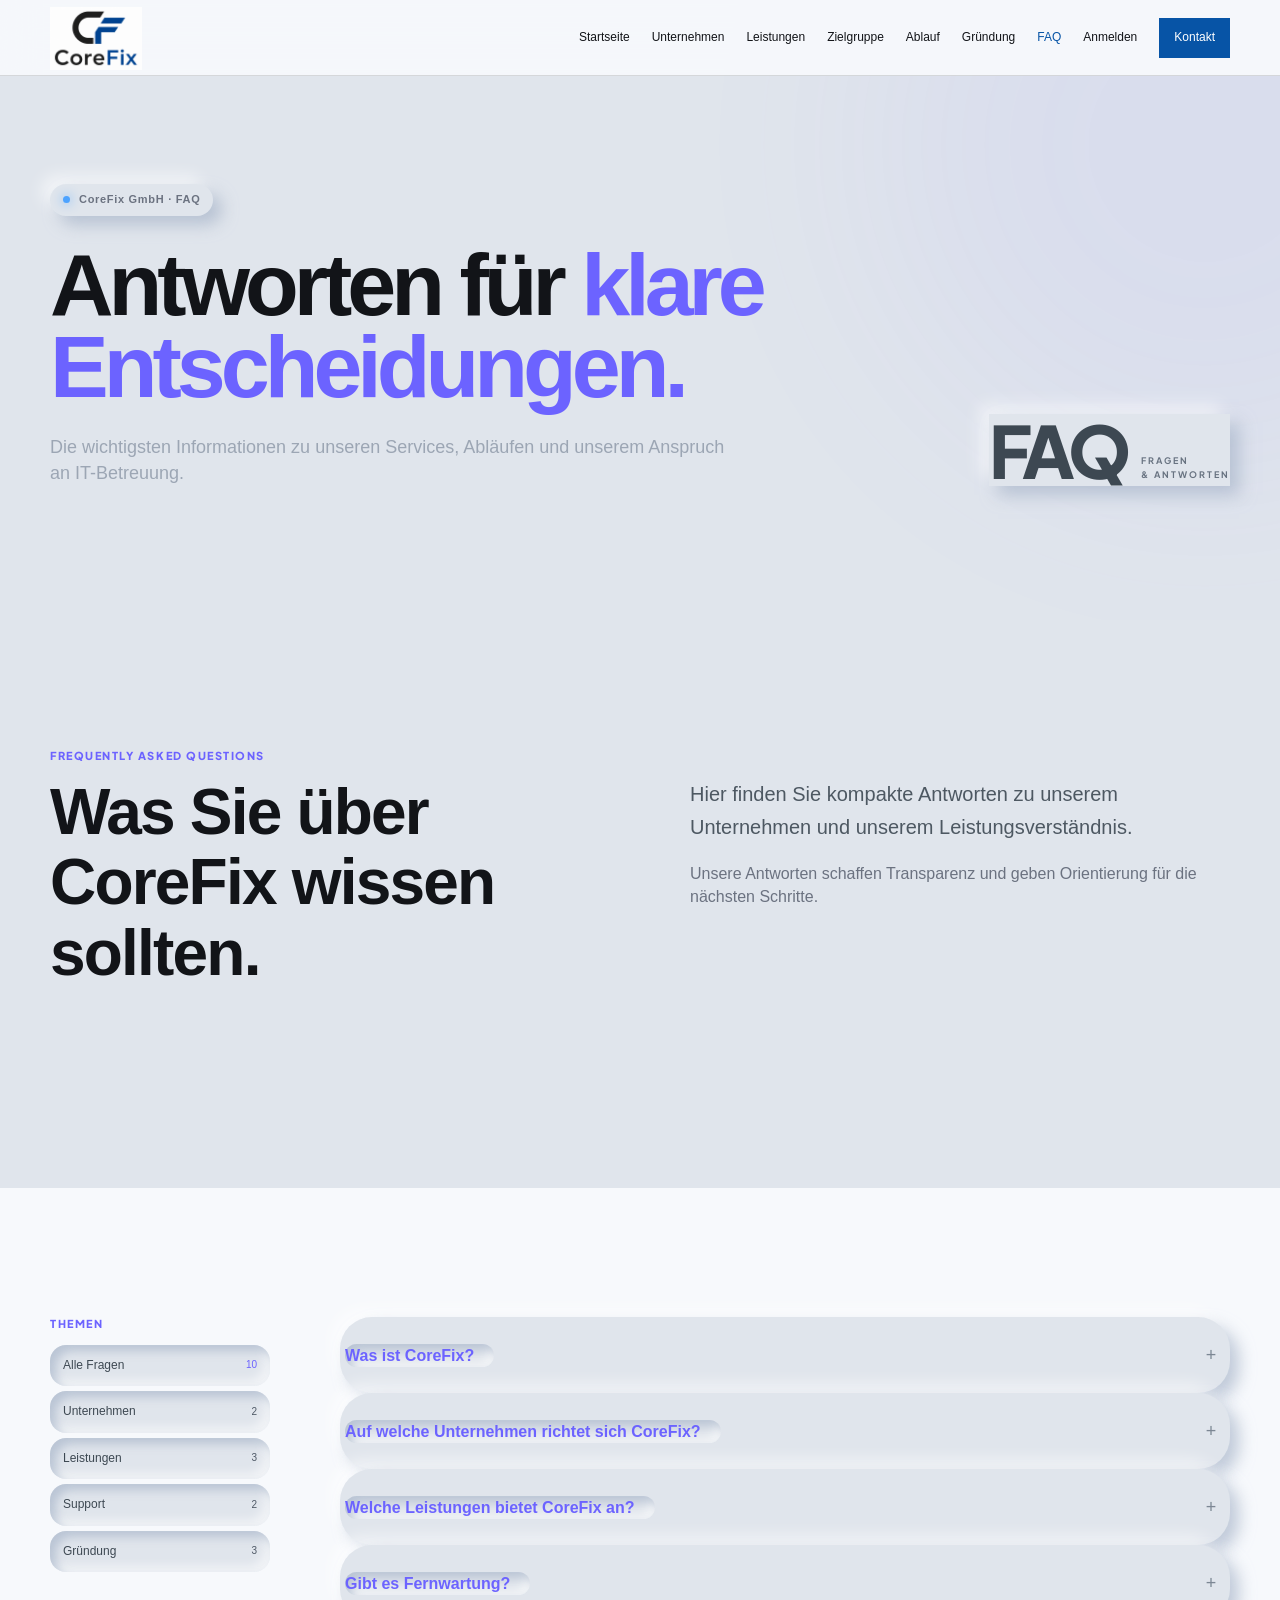
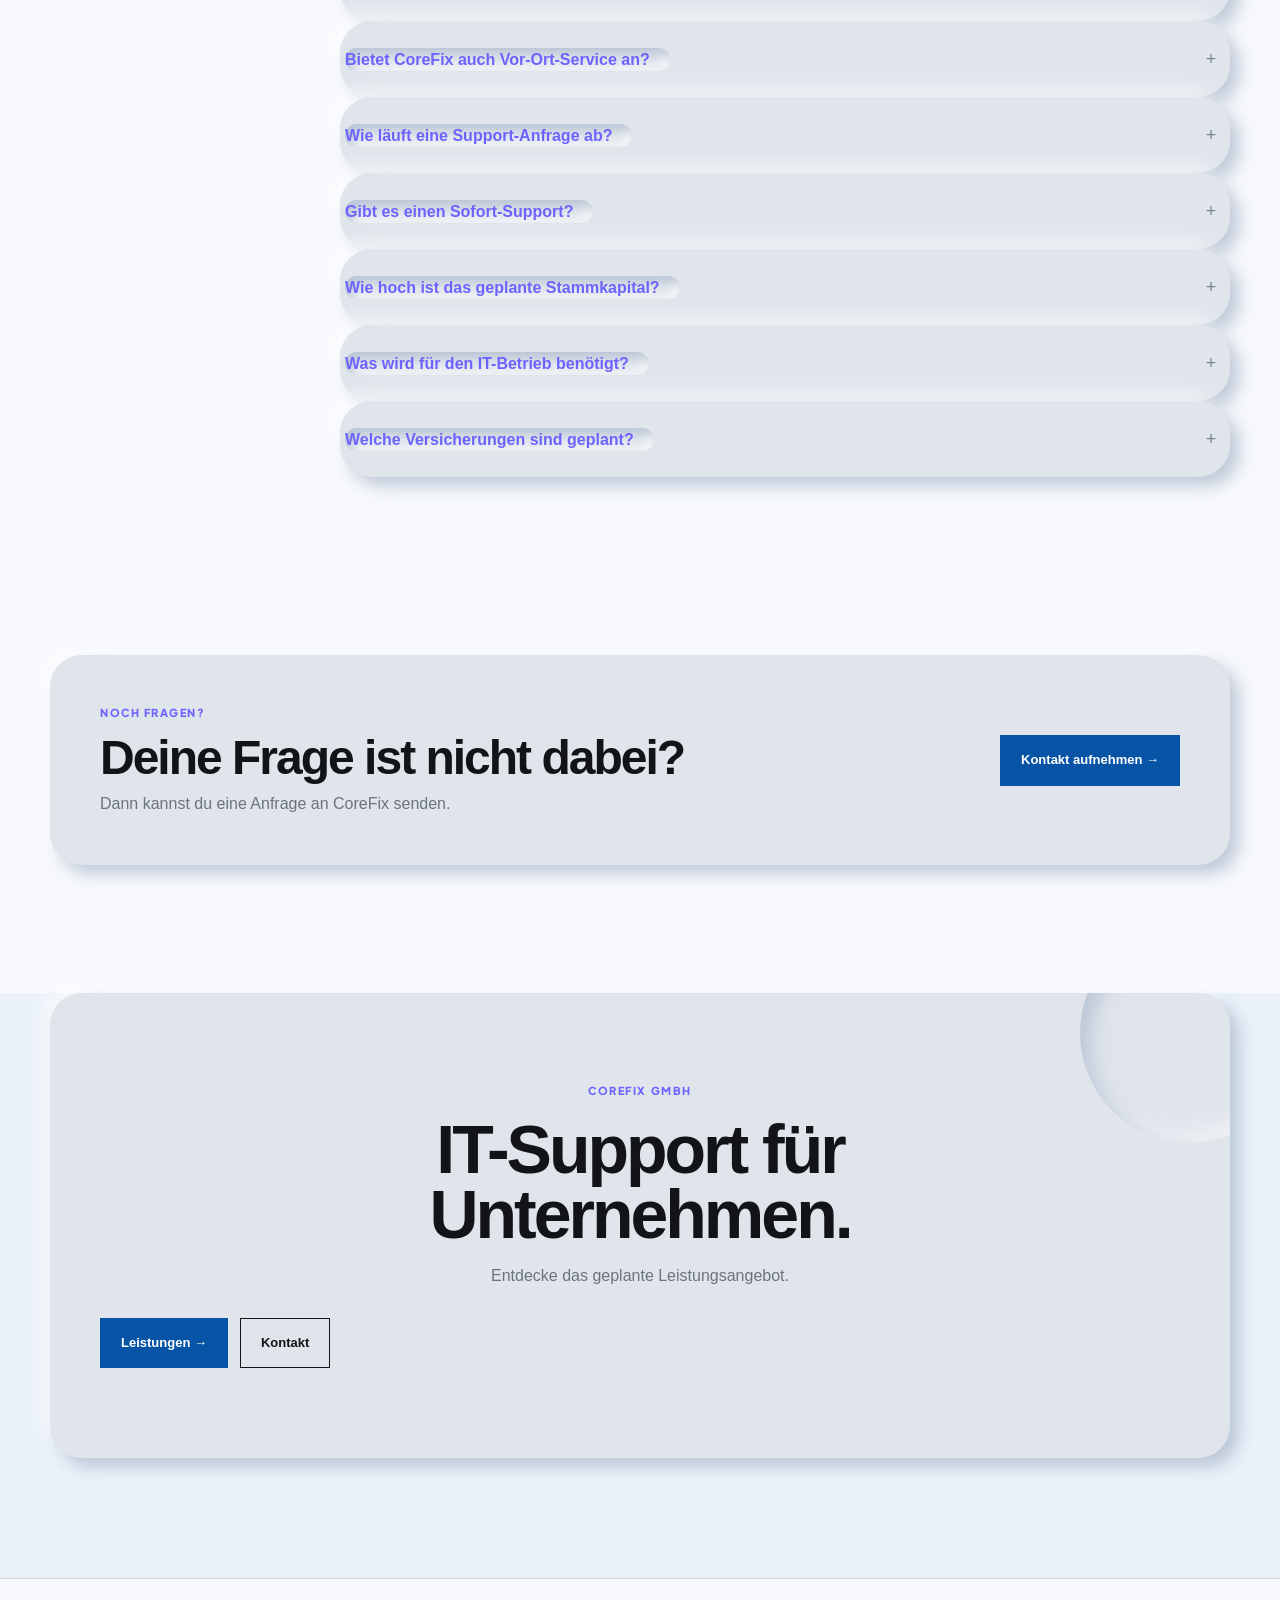
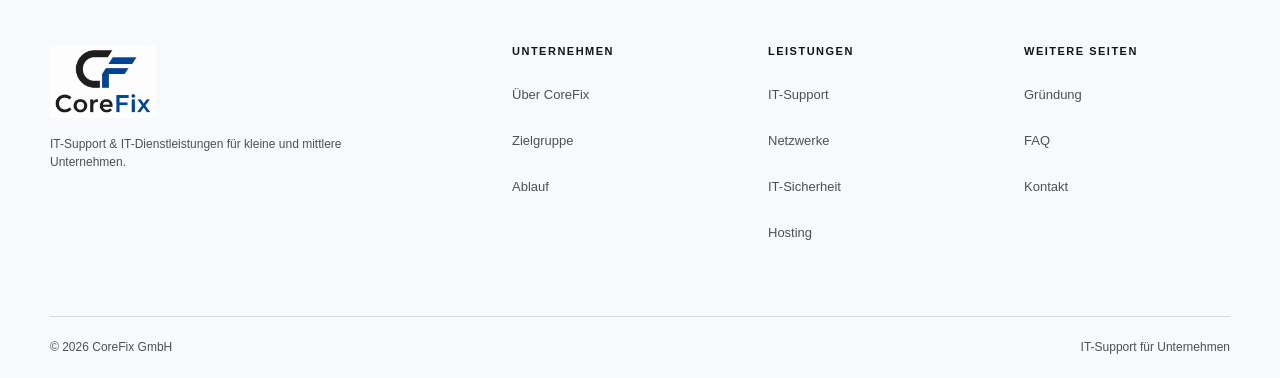
==== commit a3746ecc: "Update CoreFix website pages" ====
--- a/faq.html
+++ b/faq.html
@@ -16,7 +16,7 @@
 </head>
 
 
-<body>
+<body class="enterprise-site">
 
 <!-- =====================================================
      HEADER
@@ -68,6 +68,10 @@
 
             <a href="faq.html" class="active">
                 FAQ
+            </a>
+
+            <a href="anmelden.html">
+                Anmelden
             </a>
 
             <a href="kontakt.html" class="nav-button">
@@ -904,4 +908,4 @@
 
 </body>
 
-</html>+</html>
--- a/css/style.css
+++ b/css/style.css
@@ -1,3 +1,5 @@
+@import url('https://fonts.googleapis.com/css2?family=DM+Sans:wght@400;500;700&family=Plus+Jakarta+Sans:wght@500;600;700;800&display=swap');
+
 /* =========================================================
    COREFIX GMBH
    GLOBAL STYLE
@@ -4434,4 +4436,465 @@
     .faq-intro-grid {
         margin-bottom: 48px;
     }
-}+}
+
+/* =========================================================
+   SOFT UI / NEUMORPHISM DESIGN SYSTEM
+   Shared visual layer for every CoreFix page
+========================================================= */
+
+:root {
+    --bg: #e0e5ec;
+    --bg-secondary: #e0e5ec;
+    --bg-card: #e0e5ec;
+    --bg-card-light: #e0e5ec;
+    --blue: #6c63ff;
+    --blue-light: #8b84ff;
+    --blue-dark: #564ed8;
+    --cyan: #38b2ac;
+    --text: #3d4852;
+    --text-light: #4d5862;
+    --text-muted: #6b7280;
+    --text-dark: #6b7280;
+    --border: transparent;
+    --border-blue: rgba(108, 99, 255, .35);
+    --radius: 16px;
+    --transition: .3s ease-out;
+    --shadow-raised: 9px 9px 16px rgba(163, 177, 198, .65), -9px -9px 16px rgba(255, 255, 255, .58);
+    --shadow-raised-hover: 12px 12px 20px rgba(163, 177, 198, .7), -12px -12px 20px rgba(255, 255, 255, .62);
+    --shadow-small: 5px 5px 10px rgba(163, 177, 198, .62), -5px -5px 10px rgba(255, 255, 255, .55);
+    --shadow-inset: inset 6px 6px 10px rgba(163, 177, 198, .62), inset -6px -6px 10px rgba(255, 255, 255, .55);
+    --shadow-inset-deep: inset 10px 10px 20px rgba(163, 177, 198, .7), inset -10px -10px 20px rgba(255, 255, 255, .6);
+}
+
+body {
+    font-family: "DM Sans", Arial, sans-serif;
+    background: var(--bg);
+    color: var(--text);
+    line-height: 1.7;
+}
+
+body::selection { background: var(--blue); color: #fff; }
+
+h1, h2, h3, h4, .logo-text, .button, .section-label, .page-hero-number {
+    font-family: "Plus Jakarta Sans", Arial, sans-serif;
+}
+
+h1, h2, h3, h4 { color: var(--text); letter-spacing: -0.045em; }
+p { color: var(--text-muted); }
+
+.container { width: min(1180px, calc(100% - 48px)); }
+section { padding: 128px 0; }
+
+/* Header and navigation */
+.header {
+    background: rgba(224, 229, 236, .88);
+    border: 0;
+    box-shadow: 0 5px 14px rgba(163, 177, 198, .32), 0 -4px 12px rgba(255, 255, 255, .48);
+}
+.header.scrolled { background: rgba(224, 229, 236, .96); box-shadow: var(--shadow-small); }
+.logo-icon {
+    color: var(--blue);
+    background: var(--bg);
+    border-radius: 14px;
+    box-shadow: var(--shadow-small);
+}
+.logo-text { color: var(--text); }
+.logo-text span { color: var(--blue); }
+.logo-text small { color: var(--text-muted); }
+.navigation a { color: var(--text-muted); font-weight: 700; }
+.navigation a:hover, .navigation a.active { color: var(--blue); }
+.navigation a::after { background: var(--blue); height: 2px; border-radius: 99px; }
+.navigation .nav-button {
+    color: #fff;
+    background: var(--blue);
+    border-radius: 16px;
+    box-shadow: 6px 6px 12px rgba(115, 108, 200, .35), -5px -5px 12px rgba(255, 255, 255, .5);
+}
+
+/* Shared tactile surfaces */
+.service-card, .service-large-card, .business-card, .target-company-card,
+.founding-card, .founding-large-card, .process-card, .contact-card,
+.contact-info-card, .support-method-card, .faq-item, .advantage,
+.target-box, .equipment-item, .capital-box, .roadmap-box, .emergency-box,
+.support-status-box, .faq-contact-box, .contact-form-wrapper, .cta-box {
+    background: var(--bg) !important;
+    border: 0 !important;
+    border-radius: 32px !important;
+    box-shadow: var(--shadow-raised);
+    transition: transform var(--transition), box-shadow var(--transition);
+}
+.service-card:hover, .service-large-card:hover, .business-card:hover,
+.target-company-card:hover, .founding-card:hover, .founding-large-card:hover,
+.process-card:hover, .contact-card:hover, .support-method-card:hover,
+.advantage:hover, .target-box:hover, .equipment-item:hover {
+    transform: translateY(-2px);
+    box-shadow: var(--shadow-raised-hover);
+}
+
+.section-label, .process-label, .service-number, .founding-card-header span,
+.live-indicator, .status-dot { color: var(--blue); }
+.section-label { font-weight: 800; letter-spacing: .14em; }
+
+/* Buttons, fields and small wells */
+.button, .form-submit {
+    min-height: 48px;
+    border: 0;
+    border-radius: 16px;
+    box-shadow: var(--shadow-raised);
+    transition: transform var(--transition), box-shadow var(--transition), background var(--transition);
+}
+.button:hover, .form-submit:hover { transform: translateY(-1px); box-shadow: var(--shadow-raised-hover); }
+.button:active, .form-submit:active { transform: translateY(1px); box-shadow: inset 3px 3px 6px rgba(163, 177, 198, .65), inset -3px -3px 6px rgba(255,255,255,.55); }
+.button-primary, .form-submit { color: #fff !important; background: var(--blue) !important; }
+.button-secondary { color: var(--text) !important; background: var(--bg) !important; }
+.text-link { color: var(--blue); font-weight: 700; }
+.text-link:hover { color: var(--blue-dark); }
+
+input, textarea, select, .faq-sidebar a, .faq-filter, .checkbox-wrapper {
+    color: var(--text) !important;
+    background: var(--bg) !important;
+    border: 0 !important;
+    border-radius: 16px !important;
+    box-shadow: var(--shadow-inset);
+}
+input::placeholder, textarea::placeholder { color: #8993a0; }
+input:focus, textarea:focus, select:focus {
+    outline: 2px solid var(--blue);
+    outline-offset: 3px;
+    box-shadow: var(--shadow-inset-deep);
+}
+a:focus-visible, button:focus-visible, input:focus-visible, textarea:focus-visible, select:focus-visible {
+    outline: 2px solid var(--blue);
+    outline-offset: 3px;
+}
+
+.service-number, .contact-icon, .support-method-icon, .founding-card-icon,
+.point-number, .process-step-number, .faq-question span, .target-list span {
+    color: var(--blue) !important;
+    background: var(--bg) !important;
+    border: 0 !important;
+    border-radius: 16px;
+    box-shadow: var(--shadow-inset);
+}
+
+/* Hero and page hero: depth instead of the former dark gradient */
+.hero, .page-hero, .hero-home { background: var(--bg) !important; }
+.hero-grid, .hero-glow, .cta-glow { opacity: 0 !important; }
+.hero-badge, .system-card, .floating-card, .hero-stat, .page-hero-number,
+.hero-home-content, .support-status-left {
+    color: var(--text);
+    background: var(--bg) !important;
+    border: 0 !important;
+    box-shadow: var(--shadow-raised);
+}
+.hero-badge { border-radius: 999px; color: var(--text-muted); }
+.hero h1 span, .page-hero h1 span, .hero-home h1 span { color: var(--blue); }
+.system-card { border-radius: 32px; }
+.system-row, .system-line { border-color: rgba(107, 114, 128, .18) !important; }
+.system-row strong, .system-status, .system-bottom span:last-child { color: var(--cyan) !important; }
+.floating-card { border-radius: 20px; }
+
+.cta-box { overflow: hidden; }
+.cta-box::before {
+    content: "";
+    position: absolute;
+    width: 220px;
+    height: 220px;
+    right: -70px;
+    top: -70px;
+    border-radius: 50%;
+    box-shadow: var(--shadow-inset-deep);
+    opacity: .85;
+}
+
+/* Footer and mobile menu */
+footer { background: var(--bg) !important; border: 0 !important; box-shadow: 0 -8px 18px rgba(255,255,255,.5), 0 -10px 20px rgba(163,177,198,.25); }
+footer p, footer a, .footer-bottom { color: var(--text-muted) !important; }
+footer h4 { color: var(--text) !important; }
+.menu-button { background: var(--bg); border: 0; border-radius: 14px; box-shadow: var(--shadow-small); }
+.menu-button span { background: var(--text); }
+
+@media (max-width: 900px) {
+    .navigation { background: rgba(224, 229, 236, .98); border: 0; box-shadow: 0 10px 18px rgba(163,177,198,.35); }
+    .navigation a:hover { background: transparent; box-shadow: var(--shadow-inset); }
+}
+
+@media (max-width: 650px) {
+    .container { width: min(100% - 32px, 680px); }
+    section { padding: 88px 0; }
+    .service-card, .service-large-card, .business-card, .target-company-card,
+    .founding-card, .process-card, .contact-card, .contact-form-wrapper, .cta-box { border-radius: 24px !important; }
+}
+
+/* =========================================================
+   RESPONSIVE LAYOUT SYSTEM – ALL DEVICE SIZES
+========================================================= */
+
+@media (min-width: 1440px) {
+    .enterprise-site .container { width: min(1280px, calc(100% - 96px)) !important; }
+    .enterprise-site .hero-enterprise-grid { min-height: 690px; gap: 78px; }
+    .enterprise-site .hero-architecture { max-width: 460px; }
+}
+
+@media (min-width: 901px) and (max-width: 1100px) {
+    .enterprise-site .navigation { gap: 14px; }
+    .enterprise-site .navigation a { font-size: 11px; }
+    .enterprise-site .navigation .nav-button { padding: 10px 12px; }
+    .enterprise-site .hero-enterprise-grid { gap: 28px; }
+    .enterprise-site .hero-architecture { max-width: 330px; }
+    .enterprise-site .hero-enterprise-copy h1 { font-size: clamp(50px, 5.8vw, 67px) !important; }
+}
+
+@media (max-width: 900px) {
+    .enterprise-site .header { height: 70px; }
+    .enterprise-site .nav-container { height: 70px; }
+    .enterprise-site .menu-button { display: grid; place-items: center; width: 44px; height: 44px; padding: 11px; background: var(--ink); border-radius: 0; box-shadow: none; }
+    .enterprise-site .menu-button span { width: 20px; background: #fff; }
+    .enterprise-site .navigation { top: 70px; padding: 14px 20px 20px; }
+    .enterprise-site .navigation a { min-height: 44px; display: flex; align-items: center; padding: 11px 8px; }
+    .enterprise-site .navigation .nav-button { justify-content: center; margin: 9px 0 0; }
+    .enterprise-site .hero-enterprise { padding-top: 70px; }
+    .enterprise-site .statement-section { padding: 100px 0; }
+    .enterprise-site .statement-grid h2 { font-size: clamp(42px, 8vw, 64px); }
+    .enterprise-site .solutions-section { padding: 96px 0; }
+    .enterprise-site .principles-visual { min-height: 430px; }
+    .enterprise-site .industries-section { padding: 96px 0; }
+    .enterprise-site .industry-list { margin-top: 48px; }
+    .enterprise-site .cta-section { padding-bottom: 72px; }
+}
+
+@media (max-width: 650px) {
+    body.enterprise-site { overflow-x: hidden; }
+    .enterprise-site .header, .enterprise-site .nav-container { height: 64px; }
+    .enterprise-site .navigation { top: 64px; }
+    .enterprise-site .hero-enterprise { padding-top: 64px; }
+    .enterprise-site .logo-text { font-size: 18px; }
+    .enterprise-site .logo-text small { font-size: 6px; }
+    .enterprise-site .hero-enterprise-copy { padding: 62px 0 25px; }
+    .enterprise-site .eyebrow { margin-bottom: 18px; font-size: 10px; letter-spacing: .1em; }
+    .enterprise-site .hero-enterprise-copy .hero-text { margin: 24px 0 28px; font-size: 16px; line-height: 1.5; }
+    .enterprise-site .hero-buttons { display: grid; grid-template-columns: 1fr; width: 100%; }
+    .enterprise-site .hero-buttons .button { justify-content: center; width: 100%; }
+    .enterprise-site .hero-architecture { margin: 8px auto 32px; }
+    .enterprise-site .statement-section, .enterprise-site .solutions-section, .enterprise-site .industries-section { padding: 72px 0; }
+    .enterprise-site .statement-grid { gap: 28px; }
+    .enterprise-site .statement-grid p:not(.eyebrow) { font-size: 16px; }
+    .enterprise-site .section-intro { margin-bottom: 36px; }
+    .enterprise-site .section-intro h2, .enterprise-site .industries-section h2 { font-size: clamp(39px, 12vw, 55px); }
+    .enterprise-site .enterprise-card { min-height: 220px; padding: 23px 20px; }
+    .enterprise-site .enterprise-card h3 { margin-top: 42px; font-size: 25px; }
+    .enterprise-site .principles-visual { min-height: 280px; padding: 25px; }
+    .enterprise-site .principles-copy { padding: 64px 0; }
+    .enterprise-site .principles-copy h2 { margin-bottom: 35px; font-size: clamp(40px, 12vw, 55px); }
+    .enterprise-site .principle { grid-template-columns: 34px 1fr; padding: 19px 0; }
+    .enterprise-site .industry-list a { grid-template-columns: 36px 1fr 22px; padding: 16px 0; font-size: 23px; }
+    .enterprise-site .enterprise-cta { padding: 52px 24px; }
+    .enterprise-site .enterprise-cta h2 { font-size: clamp(36px, 11vw, 50px); }
+    .enterprise-site .enterprise-cta .button { width: 100%; justify-content: center; }
+    .enterprise-site .footer-main { grid-template-columns: 1fr; gap: 32px; padding: 46px 0; }
+}
+
+@media (max-width: 380px) {
+    .enterprise-site .container { width: calc(100% - 24px) !important; }
+    .enterprise-site .hero-enterprise-copy h1 { font-size: 45px !important; }
+    .enterprise-site .hero-architecture { max-width: 270px; }
+    .enterprise-site .architecture-core { width: 118px; height: 118px; padding: 15px; }
+    .enterprise-site .architecture-core span { font-size: 49px; }
+    .enterprise-site .architecture-node { font-size: 9px; }
+}
+
+/* Portal slide */
+.enterprise-site .portal-slide { padding: 130px 0; background: var(--paper); }
+.portal-layout { display: grid; grid-template-columns: minmax(0, 1fr) minmax(380px, .82fr); gap: clamp(55px, 10vw, 150px); align-items: center; }
+.portal-intro h2 { margin: 0 0 25px; max-width: 620px; font-size: clamp(48px, 5vw, 76px); font-weight: 500; line-height: .94; letter-spacing: -.08em; }
+.portal-intro > p:not(.eyebrow):not(.portal-note) { max-width: 480px; color: #414447; font-size: 18px; line-height: 1.5; }
+.portal-note { margin-top: 42px; padding-top: 18px; border-top: 1px solid var(--line); color: #575a5c; font-size: 13px; }
+.portal-card { padding: 36px; background: #e5e5df; border-top: 4px solid var(--signal); }
+.portal-tabs { display: flex; gap: 20px; margin-bottom: 32px; border-bottom: 1px solid var(--line); }
+.portal-tab { padding: 0 0 12px; border: 0; border-bottom: 2px solid transparent; background: transparent; color: #777a79; font-size: 13px; font-weight: 700; cursor: pointer; }
+.portal-tab.active { border-color: var(--signal); color: var(--ink); }
+.portal-form h3 { margin: 0 0 7px; font-size: 27px; font-weight: 500; letter-spacing: -.05em; }
+.portal-form > p:not(.portal-message) { margin: 0 0 26px; color: #5b5d5d; font-size: 14px; }
+.portal-form label, .admin-demo label { display: grid; gap: 8px; margin: 17px 0; color: var(--ink); font-size: 12px; font-weight: 700; }
+.portal-form input, .admin-demo input { width: 100%; height: 48px; padding: 0 13px; background: #f7f7f3 !important; border: 1px solid rgba(10,11,13,.18) !important; border-radius: 0 !important; box-shadow: none !important; }
+.portal-form .button { width: 100%; justify-content: center; margin-top: 14px; }
+.password-rules { display: grid; grid-template-columns: 1fr 1fr; gap: 8px 12px; margin: 17px 0; }
+.password-rules li { color: #656865; font-size: 11px; }.password-rules li::before { content: '○'; margin-right: 6px; color: var(--signal); }.password-rules li.valid { color: #0c6a53; }.password-rules li.valid::before { content: '✓'; }
+.portal-message { min-height: 20px; margin: 14px 0 0; font-size: 12px; font-weight: 700; }.portal-message.success { color: #0c6a53; }.portal-message.error { color: #b22e18; }.hidden { display: none !important; }
+.admin-demo[hidden] { display: none; }.admin-demo { position: fixed; inset: 0; z-index: 2000; display: grid; place-items: center; padding: 24px; background: rgba(10,11,13,.68); }.admin-demo-card { position: relative; width: min(100%, 440px); padding: 42px; background: var(--paper); }.admin-demo-card h2 { margin: 0 0 14px; font-size: 38px; letter-spacing: -.07em; }.admin-demo-card > p:not(.eyebrow) { color: #555857; }.admin-demo-card .button { margin-top: 8px; width: 100%; justify-content: center; }.admin-close { position: absolute; top: 13px; right: 16px; border: 0; background: transparent; color: var(--ink); font-size: 28px; cursor: pointer; }
+@media (max-width: 900px) { .enterprise-site .portal-slide { padding: 88px 0; }.portal-layout { grid-template-columns: 1fr; gap: 44px; }.portal-card { max-width: 560px; width: 100%; }.portal-intro h2 { font-size: clamp(42px, 8vw, 62px); } }
+@media (max-width: 650px) { .enterprise-site .portal-slide { padding: 70px 0; }.portal-card { padding: 26px 20px; }.portal-intro > p:not(.eyebrow):not(.portal-note) { font-size: 16px; }.password-rules { grid-template-columns: 1fr; }.admin-demo-card { padding: 34px 24px; } }
+
+/* =========================================================
+   COREFIX ENTERPRISE EDITORIAL – 2026 RELAUNCH
+========================================================= */
+
+body.enterprise-site {
+    --ink: #121418;
+    --paper: #f7f9fc;
+    --line: rgba(18, 20, 24, .14);
+    --signal: #0754a6;
+    background: var(--paper);
+    color: var(--ink);
+    font-family: Arial, Helvetica, sans-serif;
+    line-height: 1.45;
+}
+.enterprise-site .header { height: 76px; background: rgba(245,245,242,.9); box-shadow: none; border-bottom: 1px solid var(--line); backdrop-filter: blur(18px); }
+.enterprise-site .nav-container { height: 76px; }
+.enterprise-site .logo { gap: 9px; }
+.enterprise-site .logo-icon { width: 32px; height: 32px; border-radius: 0; color: #fff; background: var(--ink); box-shadow: none; font-size: 9px; }
+.enterprise-site .logo-text { color: var(--ink); font-size: 19px; letter-spacing: -.08em; font-family: Arial, Helvetica, sans-serif; }
+.enterprise-site .logo-text span { color: var(--ink); }
+.enterprise-site .logo-text small { display: block; margin: -2px 0 0; font-size: 7px; letter-spacing: .16em; color: var(--ink); }
+.enterprise-site .navigation { gap: 22px; }
+.enterprise-site .navigation a { color: var(--ink); font-size: 12px; font-weight: 500; }
+.enterprise-site .navigation a::after { display: none; }
+.enterprise-site .navigation a:hover, .enterprise-site .navigation a.active { color: var(--signal); }
+.enterprise-site .navigation .nav-button { padding: 11px 15px; background: var(--ink); border-radius: 0; color: #fff; box-shadow: none; }
+.enterprise-site .navigation .nav-button:hover { color:#fff; background: var(--signal); }
+.enterprise-site h1, .enterprise-site h2, .enterprise-site h3, .enterprise-site h4, .enterprise-site .button { font-family: Arial, Helvetica, sans-serif; color: var(--ink); }
+.enterprise-site .hero { min-height: 760px; padding: 76px 0 0; background: var(--paper) !important; }
+.hero-enterprise-grid { min-height: 610px; display: grid; grid-template-columns: 1.02fr .98fr; align-items: center; gap: 40px; }
+.enterprise-site .eyebrow { margin: 0 0 27px; color: var(--signal); font-size: 11px; font-weight: 700; letter-spacing: .13em; }
+.hero-enterprise-copy h1 { margin: 0; font-size: clamp(58px, 7.15vw, 110px); line-height: .91; font-weight: 500; letter-spacing: -.085em; }
+.enterprise-site em { font-family: Georgia, 'Times New Roman', serif; font-weight: 400; letter-spacing: -.07em; }
+.hero-enterprise-copy .hero-text { max-width: 480px; margin: 38px 0; color: #36383b; font-size: 19px; line-height: 1.45; }
+.enterprise-site .hero-buttons { gap: 12px; }
+.enterprise-site .button { min-height: 50px; padding: 15px 20px; border: 1px solid var(--ink); border-radius: 0; box-shadow: none; font-size: 13px; font-weight: 700; }
+.enterprise-site .button:hover { transform: none; box-shadow: none; }
+.enterprise-site .button-primary { background: var(--ink) !important; color: #fff !important; }
+.enterprise-site .button-primary:hover { background: var(--signal) !important; border-color: var(--signal); }
+.enterprise-site .button-secondary { background: transparent !important; color: var(--ink) !important; }
+.enterprise-site .button-secondary:hover { background: #e9e9e4 !important; }
+.hero-architecture { position: relative; width: min(100%, 520px); aspect-ratio: 1; margin-left: auto; overflow: hidden; background: #d4d5d0; }
+.architecture-orbit { position:absolute; left:50%; top:50%; border: 1px solid rgba(10,11,13,.55); border-radius:50%; transform:translate(-50%,-50%); }
+.orbit-one { width: 75%; height: 75%; }.orbit-two { width: 116%; height: 116%; border-style: dashed; }
+.architecture-core { position:absolute; z-index:2; top:50%; left:50%; width:170px; height:170px; padding:26px; display:flex; flex-direction:column; justify-content:space-between; background:var(--ink); color:#fff; transform:translate(-50%,-50%); }
+.architecture-core span { font-size:72px; font-weight:700; line-height:.7; letter-spacing:-.14em; }.architecture-core small { font-size:9px; font-weight:700; letter-spacing:.12em; }
+.architecture-node { position:absolute; z-index:3; display:flex; flex-direction:column; gap:3px; padding:11px 13px; background:var(--paper); font-size:11px; }.architecture-node b { color:var(--signal); font-size:10px; }.architecture-node span { font-weight:700; }.node-one { left:7%; top:16%; }.node-two { right:7%; bottom:15%; }.node-three { left:10%; bottom:9%; }
+.hero-footnote { display:flex; gap:35px; padding:22px 0; border-top:1px solid var(--line); color:#53565a; font-size:12px; }.hero-footnote span::before { content:'+'; color:var(--signal); margin-right:8px; }
+.enterprise-site .statement-section { padding: 170px 0; background: var(--ink); }.statement-grid { display:grid; grid-template-columns: 1fr 2fr; gap:40px; }.statement-grid .eyebrow { color:#f47b5c; }.statement-grid h2 { margin:0 0 34px; color:#fff; font-size:clamp(42px,5.4vw,80px); font-weight:500; line-height:.97; letter-spacing:-.075em; }.statement-grid h2 em { color:#aeb0aa; }.statement-grid p:not(.eyebrow) { max-width:560px; color:#b8bab5; font-size:18px; }
+.enterprise-site .solutions-section { padding: 140px 0; }.section-intro { position:relative; margin-bottom:65px; }.section-intro h2, .industries-section h2 { margin:0; font-size:clamp(48px,6vw,92px); font-weight:500; line-height:.92; letter-spacing:-.08em; }.section-intro .text-link { position:absolute; right:0; bottom:5px; color:var(--ink); font-size:13px; font-weight:700; }.enterprise-site .text-link:hover { color:var(--signal); }
+.enterprise-card-grid { display:grid; grid-template-columns:repeat(3,1fr); border-top:1px solid var(--line); }.enterprise-card { min-height:350px; padding:25px 27px; display:flex; flex-direction:column; border-right:1px solid var(--line); }.enterprise-card:last-child { border:0; }.enterprise-card > span { color:var(--signal); font-size:12px; font-weight:700; }.enterprise-card h3 { margin:70px 0 15px; font-size:28px; font-weight:500; letter-spacing:-.06em; }.enterprise-card p { max-width:270px; color:#484b4d; }.enterprise-card a { margin-top:auto; color:var(--ink); font-size:12px; font-weight:700; }.enterprise-card a i { margin-left:7px; font-style:normal; color:var(--signal); }.enterprise-card.featured { background:var(--signal); }.enterprise-card.featured > span, .enterprise-card.featured a i { color:var(--ink); }.enterprise-card.featured p { color:#2b1711; }
+.enterprise-site .principles-section { padding:0; }.principles-grid { display:grid; grid-template-columns:1fr 1fr; }.principles-visual { min-height:690px; padding:48px; display:flex; flex-direction:column; justify-content:space-between; background:#d8dad4; }.principles-visual p { margin:0; color:var(--ink); font-size:clamp(80px,11vw,170px); font-weight:700; line-height:.73; letter-spacing:-.13em; }.principles-visual sup { font-size:18px; letter-spacing:0; }.principles-visual span { font-size:12px; line-height:1.15; font-weight:700; letter-spacing:.08em; }.principles-copy { padding:100px 8% 70px; }.principles-copy h2 { margin:0 0 55px; font-size:clamp(42px,4.5vw,70px); line-height:.92; font-weight:500; letter-spacing:-.08em; }.principle { display:grid; grid-template-columns:50px 1fr; gap:15px; padding:22px 0; border-top:1px solid var(--line); }.principle b { color:var(--signal); font-size:12px; }.principle h3 { margin:0 0 8px; font-size:18px; letter-spacing:-.04em; }.principle p { margin:0; color:#55585a; font-size:14px; }
+.enterprise-site .industries-section { padding:140px 0; background:#e7e7e1; }.industry-list { margin-top:70px; border-top:1px solid var(--line); }.industry-list a { padding:19px 0; display:grid; grid-template-columns:70px 1fr 30px; border-bottom:1px solid var(--line); color:var(--ink); font-size:clamp(22px,2.7vw,40px); letter-spacing:-.055em; }.industry-list span { color:var(--signal); font-size:12px; font-weight:700; letter-spacing:0; }.industry-list i { font-style:normal; color:var(--signal); }.industry-list a:hover { padding-left:12px; background:rgba(255,255,255,.22); }
+.enterprise-site .cta-section { padding: 0 0 120px; background:#e7e7e1; }.enterprise-site .enterprise-cta { position:relative; padding:85px 8%; background:var(--ink) !important; border:0 !important; border-radius:0 !important; box-shadow:none; }.enterprise-cta .eyebrow { color:#f47b5c; }.enterprise-cta h2 { margin:0 0 27px; color:#fff; font-size:clamp(38px,4.5vw,68px); line-height:.96; font-weight:500; letter-spacing:-.075em; }.enterprise-cta h2 em { color:#b4b6b0; }.enterprise-cta p:not(.eyebrow) { max-width:510px; margin-bottom:32px; color:#c3c5bf; font-size:17px; }.enterprise-cta .button-primary { background:#fff !important; border-color:#fff; color:var(--ink) !important; }.enterprise-cta .button-primary:hover { color:#fff !important; }
+.enterprise-site footer { background:var(--paper) !important; box-shadow:none; border-top:1px solid var(--line) !important; }.enterprise-site footer a, .enterprise-site footer p, .enterprise-site .footer-bottom { color:#4e5153 !important; }.enterprise-site footer h4 { color:var(--ink) !important; }.enterprise-site .footer-main { padding:65px 0; }.enterprise-site .footer-column a { display:block; margin:8px 0; font-size:13px; }.enterprise-site .footer-bottom { border-color:var(--line); font-size:12px; }
+@media (max-width:900px){.hero-enterprise-grid,.statement-grid,.principles-grid{grid-template-columns:1fr}.hero-enterprise-grid{padding:80px 0 55px}.hero-architecture{margin:10px 0 0}.statement-grid{gap:60px}.enterprise-card-grid{grid-template-columns:1fr}.enterprise-card{min-height:260px;border-right:0;border-bottom:1px solid var(--line)}.principles-visual{min-height:460px}.principles-copy{padding:80px 0}.enterprise-site .navigation{background:var(--paper);border-bottom:1px solid var(--line);box-shadow:none}.enterprise-site .navigation .nav-button{color:#fff!important;text-align:center}}
+@media (max-width:650px){.enterprise-site .header,.enterprise-site .nav-container{height:68px}.enterprise-site .hero{padding-top:68px;min-height:auto}.hero-enterprise-copy h1{font-size:58px}.hero-enterprise-copy .hero-text{font-size:17px}.hero-footnote{flex-wrap:wrap;gap:10px 22px}.enterprise-site .statement-section,.enterprise-site .solutions-section,.enterprise-site .industries-section{padding:90px 0}.section-intro .text-link{position:static;display:inline-block;margin-top:30px}.architecture-core{width:130px;height:130px;padding:18px}.architecture-core span{font-size:55px}.principles-visual{padding:28px;min-height:330px}.principles-visual p{font-size:90px}.enterprise-site .enterprise-cta{padding:58px 28px}.industry-list{margin-top:48px}}
+
+/* Refined landing-page composition: content first, visual second. */
+.enterprise-site .hero-enterprise { min-height: auto; padding-top: 76px; }
+.enterprise-site .hero-enterprise-grid { min-height: 570px; grid-template-columns: minmax(0, 1.15fr) minmax(300px, .85fr); gap: 72px; }
+.enterprise-site .hero-enterprise-copy { max-width: 650px; padding: 72px 0 58px; }
+.enterprise-site .hero-enterprise-copy h1 { max-width: 650px; font-size: clamp(54px, 5.2vw, 82px) !important; line-height: .97; letter-spacing: -.075em; }
+.enterprise-site .hero-enterprise-copy .hero-text { max-width: 535px; margin: 30px 0; font-size: 18px; }
+.enterprise-site .hero-architecture { width: min(100%, 390px); margin: 0 auto; }
+.enterprise-site .architecture-core { width: 145px; height: 145px; padding: 21px; }
+.enterprise-site .architecture-core span { font-size: 61px; }
+.enterprise-site .hero-footnote { justify-content: flex-start; padding: 19px 0; }
+@media (max-width: 900px) { .enterprise-site .hero-enterprise-grid { grid-template-columns: 1fr; gap: 0; } .enterprise-site .hero-enterprise-copy { padding-bottom: 35px; } .enterprise-site .hero-architecture { margin-bottom: 45px; } }
+
+/* Layout calibration: stable reading width and balanced hero at every viewport. */
+.enterprise-site .container { width: min(1180px, calc(100% - 64px)) !important; margin-left: auto !important; margin-right: auto !important; }
+.enterprise-site .hero-enterprise { display: block; overflow: hidden; }
+.enterprise-site .hero-enterprise-grid {
+    min-height: 620px;
+    display: grid;
+    grid-template-columns: minmax(0, 56%) minmax(320px, 44%);
+    align-items: center;
+    gap: 44px;
+}
+.enterprise-site .hero-enterprise-copy { width: 100%; max-width: 610px; padding: 68px 0; }
+.enterprise-site .hero-enterprise-copy h1 { font-size: clamp(54px, 5vw, 78px) !important; max-width: 610px; }
+.enterprise-site .hero-enterprise-copy .hero-text { max-width: 500px; font-size: 17px; }
+.enterprise-site .hero-architecture { width: 100%; max-width: 390px; justify-self: end; }
+.enterprise-site .hero-footnote { min-height: 62px; align-items: center; gap: 42px; }
+.enterprise-site .statement-grid { grid-template-columns: 28% minmax(0, 72%); }
+.enterprise-site .statement-grid > div { max-width: 760px; }
+.enterprise-site .section-intro { display: grid; grid-template-columns: 1fr auto; align-items: end; gap: 30px; }
+.enterprise-site .section-intro .text-link { position: static; margin: 0 0 8px; }
+.enterprise-site .enterprise-card-grid { grid-template-columns: repeat(3, minmax(0, 1fr)); }
+.enterprise-site .enterprise-card { min-height: 310px; }
+.enterprise-site .principles-grid { grid-template-columns: minmax(0, 1fr) minmax(0, 1fr); }
+.enterprise-site .principles-copy { padding-left: clamp(42px, 7vw, 100px); padding-right: clamp(42px, 7vw, 100px); }
+@media (max-width: 900px) {
+    .enterprise-site .container { width: min(100% - 40px, 680px) !important; }
+    .enterprise-site .hero-enterprise-grid { min-height: auto; grid-template-columns: 1fr; gap: 12px; }
+    .enterprise-site .hero-enterprise-copy { padding: 92px 0 30px; }
+    .enterprise-site .hero-architecture { width: min(100%, 430px); justify-self: start; margin: 0 0 40px; }
+    .enterprise-site .hero-footnote { min-height: auto; flex-wrap: wrap; gap: 12px 28px; }
+    .enterprise-site .statement-grid { grid-template-columns: 1fr; }
+    .enterprise-site .section-intro { grid-template-columns: 1fr; gap: 18px; }
+    .enterprise-site .enterprise-card-grid { grid-template-columns: 1fr; }
+    .enterprise-site .enterprise-card { min-height: 240px; }
+}
+@media (max-width: 650px) {
+    .enterprise-site .container { width: calc(100% - 32px) !important; }
+    .enterprise-site .hero-enterprise-copy h1 { font-size: clamp(47px, 14vw, 62px) !important; }
+    .enterprise-site .hero-enterprise-copy { padding-top: 78px; }
+    .enterprise-site .hero-architecture { max-width: 310px; }
+    .enterprise-site .architecture-node { padding: 8px 9px; font-size: 10px; }
+    .enterprise-site .hero-footnote { padding: 16px 0; font-size: 11px; }
+}
+
+/* Original CoreFix logo asset */
+.enterprise-site .logo {
+    width: 92px;
+    height: 64px;
+    display: block;
+    flex: 0 0 92px;
+    background: url("../assets/corefix-logo.png") center / contain no-repeat;
+}
+.enterprise-site .logo-icon,
+.enterprise-site .logo-text { display: none; }
+.enterprise-site footer .logo { width: 106px; height: 74px; flex-basis: 106px; }
+@media (max-width: 650px) {
+    .enterprise-site .logo { width: 76px; height: 56px; flex-basis: 76px; }
+    .enterprise-site footer .logo { width: 100px; height: 70px; flex-basis: 100px; }
+}
+
+/* CoreFix brand palette – derived from the supplied logo. */
+.enterprise-site .header { background: rgba(247, 249, 252, .93); }
+.enterprise-site .logo-icon { background-color: transparent; }
+.enterprise-site .hero-architecture { background: #e5eef9; }
+.enterprise-site .architecture-orbit { border-color: rgba(7, 84, 166, .4); }
+.enterprise-site .architecture-core { background: #121418; }
+.enterprise-site .architecture-node { background: #f7f9fc; }
+.enterprise-site .button-primary, .enterprise-site .navigation .nav-button { background: #0754a6 !important; border-color: #0754a6; }
+.enterprise-site .button-primary:hover, .enterprise-site .navigation .nav-button:hover { background: #063d7b !important; border-color: #063d7b; }
+.enterprise-site .button-secondary:hover { background: #e8f0fa !important; }
+.enterprise-site .statement-grid .eyebrow, .enterprise-site .enterprise-cta .eyebrow { color: #7bb2ee; }
+.enterprise-site .principles-visual { background: #e2edf9; }
+.enterprise-site .industries-section, .enterprise-site .cta-section { background: #eaf1f9; }
+.enterprise-site .enterprise-card.featured { background: #dceafa; }
+.enterprise-site .enterprise-card.featured p { color: #253a52; }
+.enterprise-site .portal-card { background: #e9f1fa; border-top-color: #0754a6; }
+.enterprise-site .portal-form input, .enterprise-site .admin-demo input { background: #fff !important; border-color: rgba(7, 84, 166, .24) !important; }
+
+/* Subtle motion and branded visual detail */
+.scroll-progress { position: fixed; z-index: 3000; inset: 0 0 auto; height: 3px; background: rgba(7,84,166,.08); transform: none; }
+.scroll-progress span { display: block; width: 100%; height: 100%; transform: scaleX(0); transform-origin: left; background: #0754a6; }
+.enterprise-site .hero-architecture::after { content: ''; position: absolute; inset: 22px; pointer-events: none; border: 1px solid rgba(7,84,166,.16); }
+.enterprise-site .architecture-node { cursor: pointer; transition: transform .3s ease, background .3s ease, box-shadow .3s ease; }
+.enterprise-site .architecture-node:hover, .enterprise-site .architecture-node:focus-visible, .enterprise-site .architecture-node.is-active { z-index: 5; outline: none; background: #0754a6; color: #fff; transform: translateY(-4px); box-shadow: 0 12px 24px rgba(7,84,166,.22); }
+.enterprise-site .architecture-node.is-active b { color: #bdddff; }
+.enterprise-site .enterprise-card { position: relative; overflow: hidden; }
+.enterprise-site .enterprise-card::after { content: 'CF'; position: absolute; right: -8px; bottom: -26px; color: rgba(7,84,166,.06); font-size: 120px; font-weight: 800; letter-spacing: -.18em; pointer-events: none; transition: color .3s ease, transform .3s ease; }
+.enterprise-site .enterprise-card:hover::after { color: rgba(7,84,166,.13); transform: translate(-5px,-5px); }
+.enterprise-site .portal-intro { position: relative; }.enterprise-site .portal-intro::after { content: ''; display: block; width: 130px; height: 92px; margin-top: 36px; background: url('../assets/corefix-logo.png') center / contain no-repeat; mix-blend-mode: multiply; }
+.enterprise-reveal { opacity: 0; transform: translateY(22px); transition: opacity .65s ease-out, transform .65s ease-out; }.enterprise-reveal.is-revealed { opacity: 1; transform: none; }
+@media (prefers-reduced-motion: reduce) { .enterprise-reveal { opacity: 1; transform: none; transition: none; }.enterprise-site .architecture-node, .enterprise-site .enterprise-card::after { transition: none; } }
+@media (max-width: 650px) { .enterprise-site .portal-intro::after { width: 106px; height: 75px; margin-top: 24px; }.enterprise-site .enterprise-card::after { font-size: 95px; } }
+
+/* Original campaign tiles – inspired by the supplied mood, not copied. */
+.enterprise-site .campaign-section { padding: 128px 0; background: #f7f9fc; }
+.campaign-heading { display: grid; grid-template-columns: minmax(0, 1fr) minmax(250px, .55fr); gap: 36px; align-items: end; margin-bottom: 58px; }
+.campaign-heading .eyebrow { grid-column: 1 / -1; margin-bottom: 0; }.campaign-heading h2 { margin: 0; color: var(--ink); font-size: clamp(48px, 5.8vw, 82px); line-height: .91; font-weight: 500; letter-spacing: -.085em; }.campaign-heading > p:last-child { max-width: 350px; margin: 0 0 4px; color: #4d535b; font-size: 16px; line-height: 1.5; }
+.campaign-grid { display: grid; grid-template-columns: 1.08fr .92fr .92fr; min-height: 495px; }
+.campaign-card { position: relative; isolation: isolate; min-height: 495px; padding: 29px; display: flex; flex-direction: column; overflow: hidden; }.campaign-card img { width: 92px; height: 64px; margin: -10px 0 25px -10px; object-fit: contain; mix-blend-mode: multiply; }.campaign-card .campaign-kicker { position: relative; z-index: 2; font-size: 10px; font-weight: 700; letter-spacing: .13em; }.campaign-card h3 { position: relative; z-index: 2; margin: 20px 0; max-width: 410px; font-size: clamp(31px, 3.2vw, 51px); font-weight: 500; line-height: .94; letter-spacing: -.07em; }.campaign-card h3 b { color: #1f85dd; font-weight: 600; }.campaign-card p, .campaign-card ul { position: relative; z-index: 2; max-width: 300px; margin: 0; font-size: 15px; line-height: 1.45; }.campaign-dark { color: #fff; background: #07111f; }.campaign-dark::before { content:''; position:absolute; z-index:-1; width:360px; height:360px; right:-100px; bottom:-120px; border:1px solid rgba(101,181,255,.5); border-radius:50%; box-shadow: 0 0 0 42px rgba(7,84,166,.16), 0 0 0 84px rgba(7,84,166,.08); }.campaign-dark::after { content:''; position:absolute; inset:0; z-index:-1; opacity:.75; background: linear-gradient(120deg, transparent 38%, rgba(7,84,166,.22)), repeating-linear-gradient(90deg, transparent 0 44px, rgba(255,255,255,.035) 45px); }.campaign-dark img { filter: brightness(0) invert(1); mix-blend-mode: screen; }.campaign-dark h3 { color:#fff; }.campaign-dark p { color:#d4e3f5; }.campaign-lines { display:flex; gap:8px; margin-top:auto; }.campaign-lines i { width:48px; height:4px; background:#1f85dd; }.campaign-lines i:nth-child(2) { width:25px; opacity:.7; }.campaign-lines i:nth-child(3) { width:13px; opacity:.4; }
+.campaign-light { color:var(--ink); background:#e7f0fa; }.campaign-light::before { content:''; position:absolute; width:250px; height:250px; right:-70px; bottom:-70px; background:#0754a6; transform:rotate(45deg); }.campaign-light p { color:#334b63; }.campaign-orbit { position:absolute; right:44px; bottom:45px; width:145px; height:145px; display:grid; place-items:center; border:1px solid rgba(7,84,166,.4); border-radius:50%; }.campaign-orbit::before { content:''; position:absolute; inset:17px; border:1px solid rgba(7,84,166,.55); border-radius:50%; }.campaign-orbit span { color:#0754a6; font-size:41px; font-weight:800; letter-spacing:-.15em; }
+.campaign-blue { color:#fff; background:#0754a6; }.campaign-blue::after { content:'+'; position:absolute; right:-20px; bottom:-80px; color:rgba(255,255,255,.09); font-size:400px; font-weight:200; }.campaign-blue img { background:#fff; }.campaign-blue h3 { color:#fff; }.campaign-blue h3 b { color:#bde0ff; }.campaign-blue ul { display:grid; gap:12px; margin-top:auto; }.campaign-blue li { display:flex; align-items:center; gap:10px; font-size:13px; }.campaign-blue li::before { content:'✓'; display:grid; place-items:center; width:19px; height:19px; border:1px solid rgba(255,255,255,.65); border-radius:50%; color:#fff; font-size:11px; }
+@media (max-width:900px) { .enterprise-site .campaign-section { padding:90px 0; }.campaign-heading { grid-template-columns:1fr; gap:20px; margin-bottom:42px; }.campaign-grid { grid-template-columns:1fr 1fr; }.campaign-card { min-height:430px; }.campaign-dark { grid-column:1 / -1; }.campaign-dark h3 { font-size:50px; } }
+@media (max-width:650px) { .enterprise-site .campaign-section { padding:72px 0; }.campaign-heading h2 { font-size:clamp(40px,12vw,55px); }.campaign-grid { grid-template-columns:1fr; }.campaign-card, .campaign-dark { grid-column:auto; min-height:380px; padding:24px; }.campaign-dark h3 { font-size:42px; }.campaign-card h3 { font-size:39px; }.campaign-card img { width:84px; height:58px; }.campaign-orbit { right:28px; bottom:28px; width:118px; height:118px; } }
